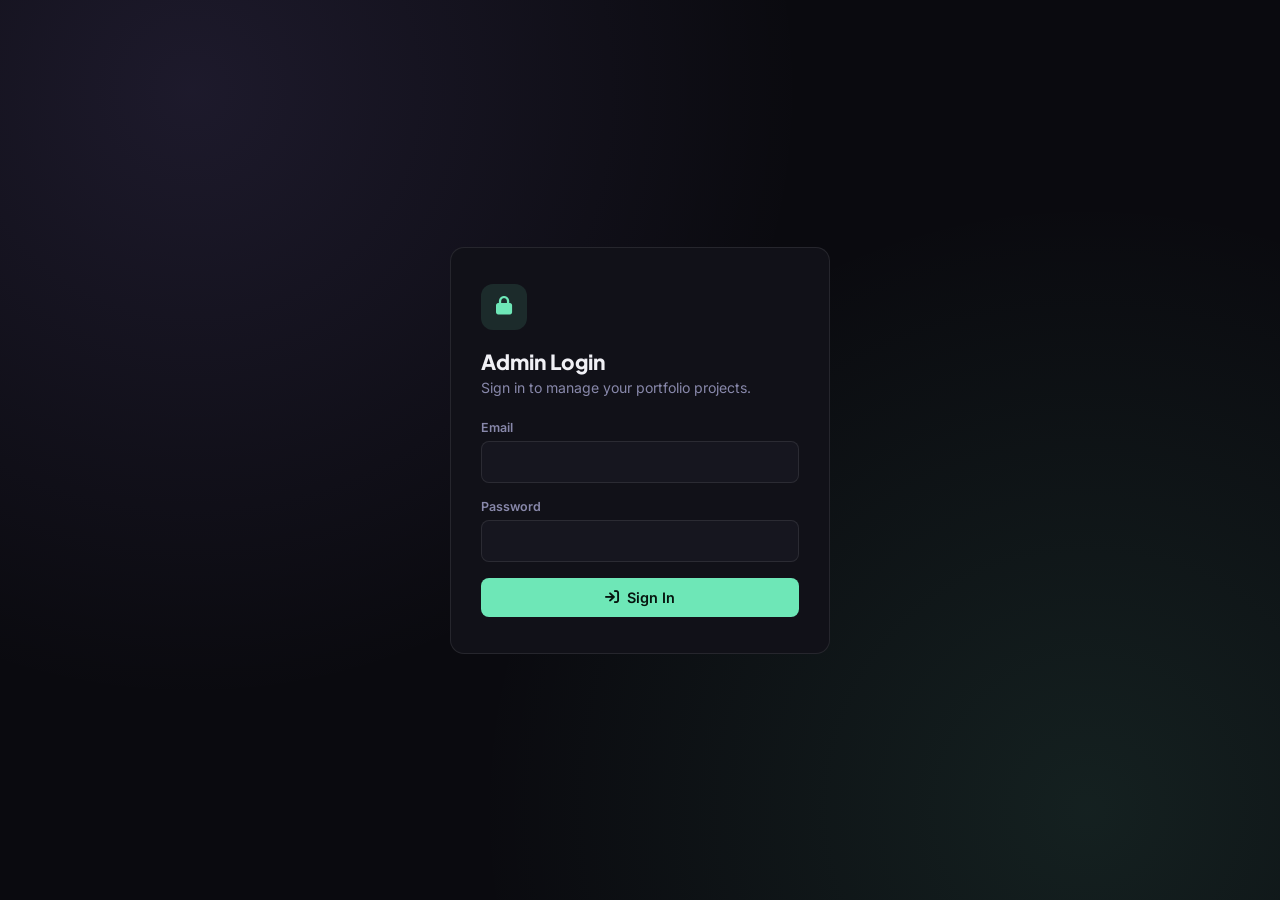
==== admin.html @ 52b8c09e "update" ====
<!DOCTYPE html>
<html lang="en">
<head>
<meta charset="UTF-8">
<meta name="viewport" content="width=device-width, initial-scale=1.0">
<title>Admin — Manage Projects</title>
<meta name="robots" content="noindex, nofollow">
<link rel="stylesheet" href="https://cdnjs.cloudflare.com/ajax/libs/font-awesome/6.5.0/css/all.min.css">
<link rel="preconnect" href="https://fonts.googleapis.com">
<link href="https://fonts.googleapis.com/css2?family=Plus+Jakarta+Sans:wght@500;600;700;800&family=Inter:wght@400;500;600&display=swap" rel="stylesheet">
<script src="https://cdn.jsdelivr.net/npm/@supabase/supabase-js@2/dist/umd/supabase.min.js"></script>
<script src="config.js"></script>
<style>
  :root {
    --bg: #0a0a0f;
    --surface: #111118;
    --surface2: #16161f;
    --border: rgba(255, 255, 255, 0.09);
    --primary: #6ee7b7;
    --primary-dim: rgba(110, 231, 183, 0.12);
    --accent: #a78bfa;
    --accent-dim: rgba(167, 139, 250, 0.12);
    --warm: #fbbf24;
    --danger: #f87171;
    --danger-dim: rgba(248, 113, 113, 0.12);
    --text: #f0f0f5;
    --text-muted: #8888aa;
    --text-faint: #5a5a72;
    --font-display: 'Plus Jakarta Sans', sans-serif;
    --font-body: 'Inter', sans-serif;
    --radius: 14px;
    --radius-sm: 8px;
  }
  * { box-sizing: border-box; }
  body {
    margin: 0;
    background: var(--bg);
    color: var(--text);
    font-family: var(--font-body);
    min-height: 100vh;
  }
  h1, h2, h3, .brand { font-family: var(--font-display); }
  a { color: inherit; }
  ::selection { background: var(--primary-dim); }

  /* ---------- Login screen ---------- */
  #loginScreen {
    min-height: 100vh;
    display: flex;
    align-items: center;
    justify-content: center;
    padding: 24px;
    background:
      radial-gradient(circle at 15% 10%, rgba(167,139,250,0.12), transparent 45%),
      radial-gradient(circle at 85% 90%, rgba(110,231,183,0.10), transparent 45%),
      var(--bg);
  }
  .login-card {
    width: 100%;
    max-width: 380px;
    background: var(--surface);
    border: 1px solid var(--border);
    border-radius: var(--radius);
    padding: 36px 30px;
  }
  .login-card .lock-badge {
    width: 46px; height: 46px;
    border-radius: 12px;
    background: var(--primary-dim);
    color: var(--primary);
    display: flex; align-items: center; justify-content: center;
    font-size: 1.15rem;
    margin-bottom: 18px;
  }
  .login-card h1 { font-size: 1.3rem; font-weight: 800; margin: 0 0 4px; }
  .login-card p.sub { color: var(--text-muted); font-size: 0.88rem; margin: 0 0 24px; }
  label { display: block; font-size: 0.78rem; color: var(--text-muted); margin: 0 0 6px; font-weight: 600; }
  input, textarea, select {
    width: 100%;
    background: var(--surface2);
    border: 1px solid var(--border);
    color: var(--text);
    border-radius: var(--radius-sm);
    padding: 11px 13px;
    font-family: var(--font-body);
    font-size: 0.92rem;
    outline: none;
    transition: border-color .15s;
  }
  input:focus, textarea:focus, select:focus { border-color: var(--primary); }
  .field { margin-bottom: 16px; }
  .btn {
    display: inline-flex; align-items: center; justify-content: center; gap: 8px;
    border: none; border-radius: var(--radius-sm);
    padding: 11px 18px;
    font-family: var(--font-body); font-weight: 600; font-size: 0.9rem;
    cursor: pointer;
    transition: transform .12s, opacity .12s;
  }
  .btn:active { transform: scale(0.97); }
  .btn-primary { background: var(--primary); color: #06140e; width: 100%; }
  .btn-outline { background: transparent; border: 1px solid var(--border); color: var(--text); }
  .btn-outline:hover { border-color: var(--primary); color: var(--primary); }
  .btn-danger { background: var(--danger-dim); color: var(--danger); }
  .btn-danger:hover { background: var(--danger); color: #2a0a0a; }
  .btn-sm { padding: 7px 12px; font-size: 0.8rem; }
  #loginError {
    display: none;
    background: var(--danger-dim); color: var(--danger);
    border-radius: var(--radius-sm); padding: 10px 12px;
    font-size: 0.82rem; margin-bottom: 16px;
  }

  /* ---------- Dashboard ---------- */
  #dashboard { display: none; }
  header.topbar {
    display: flex; align-items: center; justify-content: space-between;
    padding: 16px 28px;
    border-bottom: 1px solid var(--border);
    position: sticky; top: 0; background: rgba(10,10,15,0.9); backdrop-filter: blur(10px);
    z-index: 20;
  }
  .brand { font-weight: 800; font-size: 1.05rem; display: flex; align-items: center; gap: 10px; }
  .brand i { color: var(--primary); }
  main { max-width: 1000px; margin: 0 auto; padding: 28px 20px 80px; }
  .page-head { display: flex; align-items: flex-end; justify-content: space-between; gap: 14px; margin-bottom: 22px; flex-wrap: wrap; }
  .page-head h2 { margin: 0 0 4px; font-size: 1.4rem; }
  .page-head p { margin: 0; color: var(--text-muted); font-size: 0.88rem; }

  .project-row {
    display: flex; align-items: center; gap: 14px;
    background: var(--surface);
    border: 1px solid var(--border);
    border-radius: var(--radius);
    padding: 12px 14px;
    margin-bottom: 10px;
  }
  .project-row img {
    width: 64px; height: 44px; object-fit: cover; border-radius: 8px;
    background: var(--surface2); flex-shrink: 0;
  }
  .project-row .info { flex: 1; min-width: 0; }
  .project-row .info .title-line { display: flex; align-items: center; gap: 8px; flex-wrap: wrap; }
  .project-row .info h3 { margin: 0; font-size: 0.95rem; white-space: nowrap; overflow: hidden; text-overflow: ellipsis; }
  .project-row .info .meta { color: var(--text-faint); font-size: 0.76rem; margin-top: 3px; }
  .pill { font-size: 0.68rem; font-weight: 700; padding: 2px 8px; border-radius: 20px; white-space: nowrap; }
  .pill-featured { background: var(--warm); color: #2a1c00; }
  .pill-draft { background: var(--danger-dim); color: var(--danger); }
  .row-actions { display: flex; gap: 6px; flex-shrink: 0; }
  .icon-btn {
    width: 34px; height: 34px; border-radius: 8px; border: 1px solid var(--border);
    background: var(--surface2); color: var(--text-muted); cursor: pointer;
    display: flex; align-items: center; justify-content: center; font-size: 0.85rem;
  }
  .icon-btn:hover { color: var(--primary); border-color: var(--primary); }
  .icon-btn.danger:hover { color: var(--danger); border-color: var(--danger); }

  .empty-state { text-align: center; padding: 60px 20px; color: var(--text-muted); }
  .empty-state i { font-size: 2rem; color: var(--text-faint); margin-bottom: 12px; display: block; }

  /* ---------- Editor modal ---------- */
  .modal-overlay {
    position: fixed; inset: 0; background: rgba(5,5,8,0.75); backdrop-filter: blur(4px);
    display: none; align-items: flex-start; justify-content: center;
    padding: 30px 16px; overflow-y: auto; z-index: 100;
  }
  .modal-overlay.open { display: flex; }
  .modal-box {
    background: var(--surface); border: 1px solid var(--border); border-radius: var(--radius);
    width: 100%; max-width: 640px; padding: 26px 24px 24px;
  }
  .modal-box h2 { margin: 0 0 4px; font-size: 1.15rem; }
  .modal-box .modal-sub { color: var(--text-muted); font-size: 0.82rem; margin: 0 0 22px; }
  .section-title { font-size: 0.78rem; text-transform: uppercase; letter-spacing: .04em; color: var(--primary); font-weight: 700; margin: 22px 0 12px; }
  .section-title:first-of-type { margin-top: 0; }
  .grid-2 { display: grid; grid-template-columns: 1fr 1fr; gap: 14px; }
  .grid-3 { display: grid; grid-template-columns: 1fr 1fr 1fr; gap: 14px; }
  .hint { color: var(--text-faint); font-size: 0.74rem; margin-top: 5px; }
  .checkbox-row { display: flex; align-items: center; gap: 8px; }
  .checkbox-row input { width: auto; }
  .checkbox-row label { margin: 0; }

  .repeat-list { display: flex; flex-direction: column; gap: 8px; }
  .repeat-item {
    display: grid; grid-template-columns: 1fr auto; gap: 8px; align-items: start;
    background: var(--surface2); border: 1px solid var(--border); border-radius: var(--radius-sm); padding: 10px;
  }
  .repeat-item .fields { display: grid; gap: 6px; }
  .repeat-item .fields.two-col { grid-template-columns: 1fr 1fr; }
  .repeat-remove { background: none; border: none; color: var(--text-faint); cursor: pointer; font-size: 0.9rem; padding: 4px; }
  .repeat-remove:hover { color: var(--danger); }
  .add-row-btn { align-self: flex-start; }

  .modal-footer { display: flex; justify-content: space-between; gap: 10px; margin-top: 26px; }
  .modal-footer .right { display: flex; gap: 10px; }

  .banner-upload { display: flex; align-items: center; gap: 12px; }
  .banner-preview {
    width: 96px; height: 60px; border-radius: 8px; object-fit: cover;
    background: var(--surface2); border: 1px solid var(--border);
  }
  .toast {
    position: fixed; bottom: 22px; left: 50%; transform: translateX(-50%);
    background: var(--surface); border: 1px solid var(--primary); color: var(--text);
    padding: 12px 20px; border-radius: 10px; font-size: 0.88rem;
    display: none; z-index: 200; box-shadow: 0 10px 30px rgba(0,0,0,0.4);
  }
  .toast.error { border-color: var(--danger); }
  .spin { animation: spin 0.8s linear infinite; }
  @keyframes spin { to { transform: rotate(360deg); } }

  @media (max-width: 560px) {
    .grid-2, .grid-3, .repeat-item .fields.two-col { grid-template-columns: 1fr; }
  }
</style>
</head>
<body>

  <!-- LOGIN -->
  <div id="loginScreen">
    <div class="login-card">
      <div class="lock-badge"><i class="fas fa-lock"></i></div>
      <h1>Admin Login</h1>
      <p class="sub">Sign in to manage your portfolio projects.</p>
      <div id="loginError"></div>
      <form id="loginForm">
        <div class="field">
          <label for="email">Email</label>
          <input type="email" id="email" required autocomplete="username">
        </div>
        <div class="field">
          <label for="password">Password</label>
          <input type="password" id="password" required autocomplete="current-password">
        </div>
        <button type="submit" class="btn btn-primary" id="loginBtn">
          <i class="fas fa-arrow-right-to-bracket"></i> Sign In
        </button>
      </form>
    </div>
  </div>

  <!-- DASHBOARD -->
  <div id="dashboard">
    <header class="topbar">
      <div class="brand"><i class="fas fa-layer-group"></i> Portfolio Admin</div>
      <div style="display:flex; gap:10px; align-items:center;">
        <a href="index.html" target="_blank" class="btn btn-outline btn-sm"><i class="fas fa-eye"></i> View Site</a>
        <button class="btn btn-outline btn-sm" id="logoutBtn"><i class="fas fa-right-from-bracket"></i> Log Out</button>
      </div>
    </header>
    <main>
      <div class="page-head">
        <div>
          <h2>Projects</h2>
          <p>Add, edit, reorder, or hide the projects shown on your portfolio.</p>
        </div>
        <button class="btn btn-primary" id="addProjectBtn"><i class="fas fa-plus"></i> Add Project</button>
      </div>
      <div id="projectsList"></div>
    </main>
  </div>

  <!-- EDITOR MODAL -->
  <div class="modal-overlay" id="editorOverlay">
    <div class="modal-box">
      <h2 id="editorTitle">Add Project</h2>
      <p class="modal-sub">Fields marked with a title are required. Everything else is optional.</p>
      <form id="editorForm">
        <input type="hidden" id="f_id">

        <div class="section-title">Basics</div>
        <div class="field">
          <label>Title *</label>
          <input type="text" id="f_title" required placeholder="e.g. Workmate.lk — Skilled Worker Marketplace">
        </div>
        <div class="field">
          <label>Short card description (shown on the project card)</label>
          <textarea id="f_card_desc" rows="2" placeholder="One or two sentences summarizing the project."></textarea>
        </div>
        <div class="field">
          <label>Full description (shown when someone clicks the card)</label>
          <textarea id="f_modal_desc" rows="4" placeholder="A longer description of what the project does and how it was built."></textarea>
        </div>
        <div class="field">
          <label>Tagline (shown as a subtitle in the detail popup)</label>
          <input type="text" id="f_tagline" placeholder="e.g. MERN Stack Community ERP System">
        </div>

        <div class="section-title">Card Appearance</div>
        <div class="grid-3">
          <div class="field">
            <label>Icon (Font Awesome class)</label>
            <input type="text" id="f_icon" placeholder="fa-diagram-project">
          </div>
          <div class="field">
            <label>Icon Color</label>
            <select id="f_icon_style">
              <option value="primary">Mint</option>
              <option value="accent">Violet</option>
              <option value="warm">Amber</option>
            </select>
          </div>
          <div class="field">
            <label>Badge Style</label>
            <select id="f_badge_class">
              <option value="badge-active">Active (blue)</option>
              <option value="badge-complete">Completed (green)</option>
              <option value="badge-personal">Personal (grey)</option>
              <option value="featured-badge">Featured (gold)</option>
            </select>
          </div>
        </div>
        <div class="field">
          <label>Badge Text</label>
          <input type="text" id="f_badge_text" placeholder="e.g. Ongoing Project">
        </div>
        <div class="field">
          <label>Banner Image</label>
          <div class="banner-upload">
            <img id="bannerPreview" class="banner-preview" src="" alt="">
            <div>
              <input type="file" id="bannerFile" accept="image/*">
              <div class="hint" id="uploadStatus"></div>
            </div>
          </div>
          <input type="hidden" id="f_banner_url">
        </div>

        <div class="section-title">Tech Stack</div>
        <div class="field">
          <label>Technologies (comma separated)</label>
          <input type="text" id="f_tech" placeholder="React, Node.js, Supabase, Tailwind CSS">
        </div>

        <div class="section-title">Detail Popup — Features</div>
        <div class="repeat-list" id="featuresList"></div>
        <button type="button" class="btn btn-outline btn-sm add-row-btn" id="addFeatureBtn" style="margin-top:8px;"><i class="fas fa-plus"></i> Add Feature</button>

        <div class="section-title">Detail Popup — Workflow Steps</div>
        <div class="field">
          <label>Steps (comma separated, in order)</label>
          <input type="text" id="f_stepper" placeholder="Order Placed, Payment Approved, In Progress, Delivered">
        </div>

        <div class="section-title">Links</div>
        <div class="grid-3">
          <div class="field">
            <label>GitHub URL</label>
            <input type="url" id="f_github_url" placeholder="https://github.com/...">
          </div>
          <div class="field">
            <label>Live Project URL</label>
            <input type="url" id="f_live_url" placeholder="https://...">
          </div>
          <div class="field">
            <label>Specs Page URL</label>
            <input type="text" id="f_specs_url" placeholder="Preview/example.html">
          </div>
        </div>

        <div class="section-title">Visibility & Order</div>
        <div class="grid-3">
          <div class="field checkbox-row">
            <input type="checkbox" id="f_is_featured">
            <label for="f_is_featured">Featured (flagship card)</label>
          </div>
          <div class="field checkbox-row">
            <input type="checkbox" id="f_is_published" checked>
            <label for="f_is_published">Published (visible on site)</label>
          </div>
          <div class="field">
            <label>Sort Order (lower = first)</label>
            <input type="number" id="f_sort_order" value="0">
          </div>
        </div>

        <div id="featuredHighlightsSection" style="display:none;">
          <div class="section-title">Featured Card — Highlight Chips</div>
          <div class="repeat-list" id="highlightsList"></div>
          <button type="button" class="btn btn-outline btn-sm add-row-btn" id="addHighlightBtn" style="margin-top:8px;"><i class="fas fa-plus"></i> Add Highlight</button>
        </div>

        <div class="modal-footer">
          <button type="button" class="btn btn-danger" id="deleteProjectBtn" style="display:none;"><i class="fas fa-trash"></i> Delete</button>
          <div class="right">
            <button type="button" class="btn btn-outline" id="cancelEditorBtn">Cancel</button>
            <button type="submit" class="btn btn-primary" id="saveProjectBtn"><i class="fas fa-check"></i> Save Project</button>
          </div>
        </div>
      </form>
    </div>
  </div>

  <div class="toast" id="toast"></div>

<script>
  const sb = window.supabase.createClient(window.SUPABASE_URL, window.SUPABASE_ANON_KEY);
  let currentProjects = [];
  let pendingBannerFile = null;

  // ---------- Toast ----------
  function showToast(msg, isError) {
    const t = document.getElementById('toast');
    t.textContent = msg;
    t.className = 'toast' + (isError ? ' error' : '');
    t.style.display = 'block';
    setTimeout(() => { t.style.display = 'none'; }, 3200);
  }

  // ---------- Auth ----------
  async function checkSession() {
    const { data } = await sb.auth.getSession();
    if (data.session) {
      showDashboard();
    } else {
      showLogin();
    }
  }

  function showLogin() {
    document.getElementById('loginScreen').style.display = 'flex';
    document.getElementById('dashboard').style.display = 'none';
  }

  function showDashboard() {
    document.getElementById('loginScreen').style.display = 'none';
    document.getElementById('dashboard').style.display = 'block';
    loadProjectList();
  }

  document.getElementById('loginForm').addEventListener('submit', async (e) => {
    e.preventDefault();
    const email = document.getElementById('email').value.trim();
    const password = document.getElementById('password').value;
    const errBox = document.getElementById('loginError');
    const btn = document.getElementById('loginBtn');
    errBox.style.display = 'none';
    btn.disabled = true;
    btn.innerHTML = '<i class="fas fa-circle-notch spin"></i> Signing in…';
    const { error } = await sb.auth.signInWithPassword({ email, password });
    btn.disabled = false;
    btn.innerHTML = '<i class="fas fa-arrow-right-to-bracket"></i> Sign In';
    if (error) {
      errBox.textContent = error.message;
      errBox.style.display = 'block';
      return;
    }
    showDashboard();
  });

  document.getElementById('logoutBtn').addEventListener('click', async () => {
    await sb.auth.signOut();
    showLogin();
  });

  // ---------- List ----------
  async function loadProjectList() {
    const list = document.getElementById('projectsList');
    list.innerHTML = '<p style="color:var(--text-muted);"><i class="fas fa-circle-notch spin"></i> Loading…</p>';
    const { data, error } = await sb.from('projects').select('*').order('is_featured', { ascending: false }).order('sort_order', { ascending: true });
    if (error) {
      list.innerHTML = `<p style="color:var(--danger);">Could not load projects: ${error.message}</p>`;
      return;
    }
    currentProjects = data || [];
    if (!currentProjects.length) {
      list.innerHTML = `<div class="empty-state"><i class="fas fa-folder-open"></i>No projects yet. Click "Add Project" to create your first one.</div>`;
      return;
    }
    list.innerHTML = currentProjects.map(p => `
      <div class="project-row">
        <img src="${p.banner_url || ''}" onerror="this.style.visibility='hidden'" alt="">
        <div class="info">
          <div class="title-line">
            <h3>${escapeHtml(p.title)}</h3>
            ${p.is_featured ? '<span class="pill pill-featured">Featured</span>' : ''}
            ${!p.is_published ? '<span class="pill pill-draft">Draft</span>' : ''}
          </div>
          <div class="meta">${escapeHtml(p.badge_text || '')} · order ${p.sort_order}</div>
        </div>
        <div class="row-actions">
          <button class="icon-btn" title="Edit" onclick="openEditor('${p.id}')"><i class="fas fa-pen"></i></button>
          <button class="icon-btn danger" title="Delete" onclick="deleteProject('${p.id}')"><i class="fas fa-trash"></i></button>
        </div>
      </div>
    `).join('');
  }

  function escapeHtml(str) {
    if (str === null || str === undefined) return '';
    return String(str).replaceAll('&', '&amp;').replaceAll('<', '&lt;').replaceAll('>', '&gt;').replaceAll('"', '&quot;');
  }

  // ---------- Repeatable field groups (Features / Highlights) ----------
  function addFeatureRow(data) {
    data = data || {};
    const wrap = document.createElement('div');
    wrap.className = 'repeat-item';
    wrap.innerHTML = `
      <div class="fields">
        <input type="text" class="feat-title" placeholder="Feature title" value="${escapeHtml(data.title || '')}">
        <input type="text" class="feat-desc" placeholder="Short description" value="${escapeHtml(data.desc || '')}">
        <div class="fields two-col">
          <input type="text" class="feat-icon" placeholder="Icon e.g. fa-bolt" value="${escapeHtml(data.icon || '')}">
          <input type="text" class="feat-color" placeholder="Color e.g. var(--primary)" value="${escapeHtml(data.color || '')}">
        </div>
      </div>
      <button type="button" class="repeat-remove"><i class="fas fa-xmark"></i></button>
    `;
    wrap.querySelector('.repeat-remove').addEventListener('click', () => wrap.remove());
    document.getElementById('featuresList').appendChild(wrap);
  }

  function addHighlightRow(data) {
    data = data || {};
    const wrap = document.createElement('div');
    wrap.className = 'repeat-item';
    wrap.innerHTML = `
      <div class="fields two-col">
        <input type="text" class="hl-icon" placeholder="Icon e.g. fa-bolt" value="${escapeHtml(data.icon || '')}">
        <input type="text" class="hl-text" placeholder="Highlight text" value="${escapeHtml(data.text || '')}">
      </div>
      <button type="button" class="repeat-remove"><i class="fas fa-xmark"></i></button>
    `;
    wrap.querySelector('.repeat-remove').addEventListener('click', () => wrap.remove());
    document.getElementById('highlightsList').appendChild(wrap);
  }

  document.getElementById('addFeatureBtn').addEventListener('click', () => addFeatureRow());
  document.getElementById('addHighlightBtn').addEventListener('click', () => addHighlightRow());

  document.getElementById('f_is_featured').addEventListener('change', (e) => {
    document.getElementById('featuredHighlightsSection').style.display = e.target.checked ? 'block' : 'none';
  });

  // ---------- Editor open/close ----------
  function resetForm() {
    document.getElementById('editorForm').reset();
    document.getElementById('f_id').value = '';
    document.getElementById('f_banner_url').value = '';
    document.getElementById('bannerPreview').src = '';
    document.getElementById('uploadStatus').textContent = '';
    document.getElementById('featuresList').innerHTML = '';
    document.getElementById('highlightsList').innerHTML = '';
    document.getElementById('featuredHighlightsSection').style.display = 'none';
    document.getElementById('deleteProjectBtn').style.display = 'none';
    document.getElementById('f_is_published').checked = true;
    pendingBannerFile = null;
  }

  function openEditor(id) {
    resetForm();
    const p = id ? currentProjects.find(x => x.id === id) : null;
    document.getElementById('editorTitle').textContent = p ? 'Edit Project' : 'Add Project';

    if (p) {
      document.getElementById('f_id').value = p.id;
      document.getElementById('f_title').value = p.title || '';
      document.getElementById('f_card_desc').value = p.card_desc || '';
      document.getElementById('f_modal_desc').value = p.modal_desc || '';
      document.getElementById('f_tagline').value = p.tagline || '';
      document.getElementById('f_icon').value = p.icon || '';
      document.getElementById('f_icon_style').value = p.icon_style || 'primary';
      document.getElementById('f_badge_class').value = p.badge_class || 'badge-active';
      document.getElementById('f_badge_text').value = p.badge_text || '';
      document.getElementById('f_banner_url').value = p.banner_url || '';
      document.getElementById('bannerPreview').src = p.banner_url || '';
      document.getElementById('f_tech').value = (p.tech || []).join(', ');
      document.getElementById('f_stepper').value = (p.stepper || []).join(', ');
      document.getElementById('f_github_url').value = p.github_url || '';
      document.getElementById('f_live_url').value = p.live_url || '';
      document.getElementById('f_specs_url').value = p.specs_url || '';
      document.getElementById('f_is_featured').checked = !!p.is_featured;
      document.getElementById('f_is_published').checked = p.is_published !== false;
      document.getElementById('f_sort_order').value = p.sort_order || 0;
      document.getElementById('featuredHighlightsSection').style.display = p.is_featured ? 'block' : 'none';
      (p.features || []).forEach(f => addFeatureRow(f));
      (p.featured_highlights || []).forEach(h => addHighlightRow(h));
      document.getElementById('deleteProjectBtn').style.display = 'inline-flex';
      document.getElementById('deleteProjectBtn').onclick = () => deleteProject(p.id);
    }

    document.getElementById('editorOverlay').classList.add('open');
  }

  document.getElementById('addProjectBtn').addEventListener('click', () => openEditor(null));
  document.getElementById('cancelEditorBtn').addEventListener('click', () => {
    document.getElementById('editorOverlay').classList.remove('open');
  });

  // ---------- Banner upload ----------
  document.getElementById('bannerFile').addEventListener('change', (e) => {
    const file = e.target.files[0];
    if (!file) return;
    pendingBannerFile = file;
    document.getElementById('bannerPreview').src = URL.createObjectURL(file);
    document.getElementById('uploadStatus').textContent = 'Will upload when you save.';
  });

  async function uploadBannerIfNeeded() {
    if (!pendingBannerFile) return document.getElementById('f_banner_url').value;
    const statusEl = document.getElementById('uploadStatus');
    statusEl.textContent = 'Uploading…';
    const ext = pendingBannerFile.name.split('.').pop();
    const path = `${Date.now()}-${Math.random().toString(36).slice(2, 8)}.${ext}`;
    const { error } = await sb.storage.from('project-banners').upload(path, pendingBannerFile, { upsert: true });
    if (error) {
      statusEl.textContent = 'Upload failed: ' + error.message;
      throw error;
    }
    const { data } = sb.storage.from('project-banners').getPublicUrl(path);
    statusEl.textContent = 'Uploaded.';
    return data.publicUrl;
  }

  // ---------- Save ----------
  function parseCommaList(str) {
    return (str || '').split(',').map(s => s.trim()).filter(Boolean);
  }

  function collectFeatures() {
    return Array.from(document.querySelectorAll('#featuresList .repeat-item')).map(row => ({
      title: row.querySelector('.feat-title').value.trim(),
      desc: row.querySelector('.feat-desc').value.trim(),
      icon: row.querySelector('.feat-icon').value.trim() || 'fa-check',
      color: row.querySelector('.feat-color').value.trim() || 'var(--primary)'
    })).filter(f => f.title);
  }

  function collectHighlights() {
    return Array.from(document.querySelectorAll('#highlightsList .repeat-item')).map(row => ({
      icon: row.querySelector('.hl-icon').value.trim() || 'fa-check',
      text: row.querySelector('.hl-text').value.trim()
    })).filter(h => h.text);
  }

  document.getElementById('editorForm').addEventListener('submit', async (e) => {
    e.preventDefault();
    const saveBtn = document.getElementById('saveProjectBtn');
    saveBtn.disabled = true;
    saveBtn.innerHTML = '<i class="fas fa-circle-notch spin"></i> Saving…';
    try {
      const bannerUrl = await uploadBannerIfNeeded();
      const id = document.getElementById('f_id').value;
      const title = document.getElementById('f_title').value.trim();
      const slug = (id ? currentProjects.find(p => p.id === id)?.slug : null)
        || title.toLowerCase().replace(/[^a-z0-9]+/g, '_').replace(/^_+|_+$/g, '') + '_' + Date.now().toString(36);

      const payload = {
        slug,
        title,
        card_desc: document.getElementById('f_card_desc').value.trim(),
        modal_desc: document.getElementById('f_modal_desc').value.trim(),
        tagline: document.getElementById('f_tagline').value.trim(),
        icon: document.getElementById('f_icon').value.trim() || 'fa-diagram-project',
        icon_style: document.getElementById('f_icon_style').value,
        badge_class: document.getElementById('f_badge_class').value,
        badge_text: document.getElementById('f_badge_text').value.trim(),
        banner_url: bannerUrl,
        tech: parseCommaList(document.getElementById('f_tech').value),
        stepper: parseCommaList(document.getElementById('f_stepper').value),
        features: collectFeatures(),
        featured_highlights: collectHighlights(),
        github_url: document.getElementById('f_github_url').value.trim() || null,
        live_url: document.getElementById('f_live_url').value.trim() || null,
        specs_url: document.getElementById('f_specs_url').value.trim() || null,
        is_featured: document.getElementById('f_is_featured').checked,
        is_published: document.getElementById('f_is_published').checked,
        sort_order: parseInt(document.getElementById('f_sort_order').value, 10) || 0
      };

      let error;
      if (id) {
        ({ error } = await sb.from('projects').update(payload).eq('id', id));
      } else {
        ({ error } = await sb.from('projects').insert(payload));
      }
      if (error) throw error;

      document.getElementById('editorOverlay').classList.remove('open');
      showToast(id ? 'Project updated.' : 'Project added.');
      loadProjectList();
    } catch (err) {
      showToast('Could not save: ' + (err.message || err), true);
    } finally {
      saveBtn.disabled = false;
      saveBtn.innerHTML = '<i class="fas fa-check"></i> Save Project';
    }
  });

  // ---------- Delete ----------
  async function deleteProject(id) {
    if (!confirm('Delete this project? This cannot be undone.')) return;
    const { error } = await sb.from('projects').delete().eq('id', id);
    if (error) {
      showToast('Could not delete: ' + error.message, true);
      return;
    }
    document.getElementById('editorOverlay').classList.remove('open');
    showToast('Project deleted.');
    loadProjectList();
  }

  checkSession();
</script>
</body>
</html>
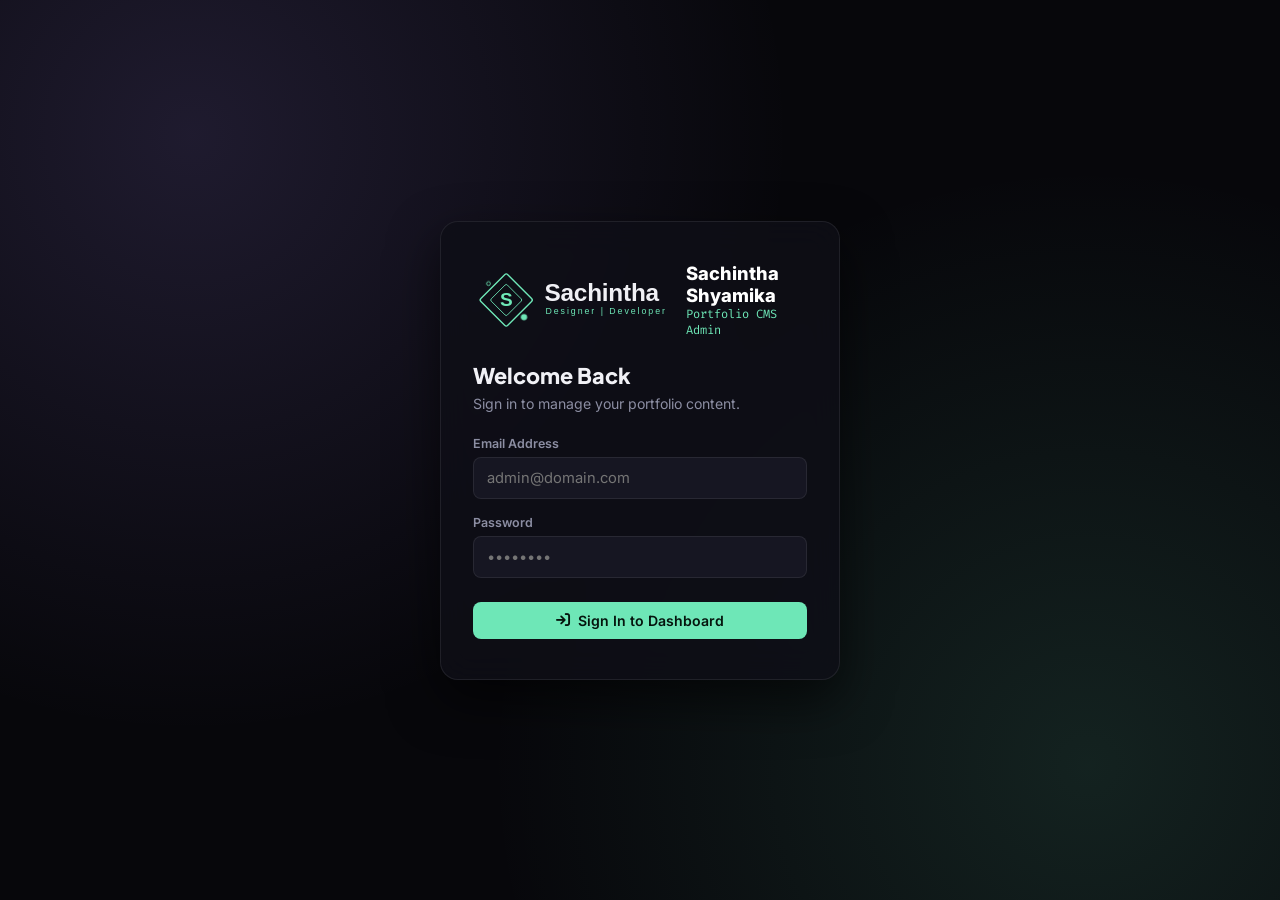
==== commit d4f659bd: "update" ====
--- a/admin.html
+++ b/admin.html
@@ -1,239 +1,749 @@
 <!DOCTYPE html>
 <html lang="en">
+
 <head>
-<meta charset="UTF-8">
-<meta name="viewport" content="width=device-width, initial-scale=1.0">
-<title>Admin — Manage Projects</title>
-<meta name="robots" content="noindex, nofollow">
-<link rel="stylesheet" href="https://cdnjs.cloudflare.com/ajax/libs/font-awesome/6.5.0/css/all.min.css">
-<link rel="preconnect" href="https://fonts.googleapis.com">
-<link href="https://fonts.googleapis.com/css2?family=Plus+Jakarta+Sans:wght@500;600;700;800&family=Inter:wght@400;500;600&display=swap" rel="stylesheet">
-<script src="https://cdn.jsdelivr.net/npm/@supabase/supabase-js@2/dist/umd/supabase.min.js"></script>
-<script src="config.js"></script>
-<style>
-  :root {
-    --bg: #0a0a0f;
-    --surface: #111118;
-    --surface2: #16161f;
-    --border: rgba(255, 255, 255, 0.09);
-    --primary: #6ee7b7;
-    --primary-dim: rgba(110, 231, 183, 0.12);
-    --accent: #a78bfa;
-    --accent-dim: rgba(167, 139, 250, 0.12);
-    --warm: #fbbf24;
-    --danger: #f87171;
-    --danger-dim: rgba(248, 113, 113, 0.12);
-    --text: #f0f0f5;
-    --text-muted: #8888aa;
-    --text-faint: #5a5a72;
-    --font-display: 'Plus Jakarta Sans', sans-serif;
-    --font-body: 'Inter', sans-serif;
-    --radius: 14px;
-    --radius-sm: 8px;
-  }
-  * { box-sizing: border-box; }
-  body {
-    margin: 0;
-    background: var(--bg);
-    color: var(--text);
-    font-family: var(--font-body);
-    min-height: 100vh;
-  }
-  h1, h2, h3, .brand { font-family: var(--font-display); }
-  a { color: inherit; }
-  ::selection { background: var(--primary-dim); }
-
-  /* ---------- Login screen ---------- */
-  #loginScreen {
-    min-height: 100vh;
-    display: flex;
-    align-items: center;
-    justify-content: center;
-    padding: 24px;
-    background:
-      radial-gradient(circle at 15% 10%, rgba(167,139,250,0.12), transparent 45%),
-      radial-gradient(circle at 85% 90%, rgba(110,231,183,0.10), transparent 45%),
-      var(--bg);
-  }
-  .login-card {
-    width: 100%;
-    max-width: 380px;
-    background: var(--surface);
-    border: 1px solid var(--border);
-    border-radius: var(--radius);
-    padding: 36px 30px;
-  }
-  .login-card .lock-badge {
-    width: 46px; height: 46px;
-    border-radius: 12px;
-    background: var(--primary-dim);
-    color: var(--primary);
-    display: flex; align-items: center; justify-content: center;
-    font-size: 1.15rem;
-    margin-bottom: 18px;
-  }
-  .login-card h1 { font-size: 1.3rem; font-weight: 800; margin: 0 0 4px; }
-  .login-card p.sub { color: var(--text-muted); font-size: 0.88rem; margin: 0 0 24px; }
-  label { display: block; font-size: 0.78rem; color: var(--text-muted); margin: 0 0 6px; font-weight: 600; }
-  input, textarea, select {
-    width: 100%;
-    background: var(--surface2);
-    border: 1px solid var(--border);
-    color: var(--text);
-    border-radius: var(--radius-sm);
-    padding: 11px 13px;
-    font-family: var(--font-body);
-    font-size: 0.92rem;
-    outline: none;
-    transition: border-color .15s;
-  }
-  input:focus, textarea:focus, select:focus { border-color: var(--primary); }
-  .field { margin-bottom: 16px; }
-  .btn {
-    display: inline-flex; align-items: center; justify-content: center; gap: 8px;
-    border: none; border-radius: var(--radius-sm);
-    padding: 11px 18px;
-    font-family: var(--font-body); font-weight: 600; font-size: 0.9rem;
-    cursor: pointer;
-    transition: transform .12s, opacity .12s;
-  }
-  .btn:active { transform: scale(0.97); }
-  .btn-primary { background: var(--primary); color: #06140e; width: 100%; }
-  .btn-outline { background: transparent; border: 1px solid var(--border); color: var(--text); }
-  .btn-outline:hover { border-color: var(--primary); color: var(--primary); }
-  .btn-danger { background: var(--danger-dim); color: var(--danger); }
-  .btn-danger:hover { background: var(--danger); color: #2a0a0a; }
-  .btn-sm { padding: 7px 12px; font-size: 0.8rem; }
-  #loginError {
-    display: none;
-    background: var(--danger-dim); color: var(--danger);
-    border-radius: var(--radius-sm); padding: 10px 12px;
-    font-size: 0.82rem; margin-bottom: 16px;
-  }
-
-  /* ---------- Dashboard ---------- */
-  #dashboard { display: none; }
-  header.topbar {
-    display: flex; align-items: center; justify-content: space-between;
-    padding: 16px 28px;
-    border-bottom: 1px solid var(--border);
-    position: sticky; top: 0; background: rgba(10,10,15,0.9); backdrop-filter: blur(10px);
-    z-index: 20;
-  }
-  .brand { font-weight: 800; font-size: 1.05rem; display: flex; align-items: center; gap: 10px; }
-  .brand i { color: var(--primary); }
-  main { max-width: 1000px; margin: 0 auto; padding: 28px 20px 80px; }
-  .page-head { display: flex; align-items: flex-end; justify-content: space-between; gap: 14px; margin-bottom: 22px; flex-wrap: wrap; }
-  .page-head h2 { margin: 0 0 4px; font-size: 1.4rem; }
-  .page-head p { margin: 0; color: var(--text-muted); font-size: 0.88rem; }
-
-  .project-row {
-    display: flex; align-items: center; gap: 14px;
-    background: var(--surface);
-    border: 1px solid var(--border);
-    border-radius: var(--radius);
-    padding: 12px 14px;
-    margin-bottom: 10px;
-  }
-  .project-row img {
-    width: 64px; height: 44px; object-fit: cover; border-radius: 8px;
-    background: var(--surface2); flex-shrink: 0;
-  }
-  .project-row .info { flex: 1; min-width: 0; }
-  .project-row .info .title-line { display: flex; align-items: center; gap: 8px; flex-wrap: wrap; }
-  .project-row .info h3 { margin: 0; font-size: 0.95rem; white-space: nowrap; overflow: hidden; text-overflow: ellipsis; }
-  .project-row .info .meta { color: var(--text-faint); font-size: 0.76rem; margin-top: 3px; }
-  .pill { font-size: 0.68rem; font-weight: 700; padding: 2px 8px; border-radius: 20px; white-space: nowrap; }
-  .pill-featured { background: var(--warm); color: #2a1c00; }
-  .pill-draft { background: var(--danger-dim); color: var(--danger); }
-  .row-actions { display: flex; gap: 6px; flex-shrink: 0; }
-  .icon-btn {
-    width: 34px; height: 34px; border-radius: 8px; border: 1px solid var(--border);
-    background: var(--surface2); color: var(--text-muted); cursor: pointer;
-    display: flex; align-items: center; justify-content: center; font-size: 0.85rem;
-  }
-  .icon-btn:hover { color: var(--primary); border-color: var(--primary); }
-  .icon-btn.danger:hover { color: var(--danger); border-color: var(--danger); }
-
-  .empty-state { text-align: center; padding: 60px 20px; color: var(--text-muted); }
-  .empty-state i { font-size: 2rem; color: var(--text-faint); margin-bottom: 12px; display: block; }
-
-  /* ---------- Editor modal ---------- */
-  .modal-overlay {
-    position: fixed; inset: 0; background: rgba(5,5,8,0.75); backdrop-filter: blur(4px);
-    display: none; align-items: flex-start; justify-content: center;
-    padding: 30px 16px; overflow-y: auto; z-index: 100;
-  }
-  .modal-overlay.open { display: flex; }
-  .modal-box {
-    background: var(--surface); border: 1px solid var(--border); border-radius: var(--radius);
-    width: 100%; max-width: 640px; padding: 26px 24px 24px;
-  }
-  .modal-box h2 { margin: 0 0 4px; font-size: 1.15rem; }
-  .modal-box .modal-sub { color: var(--text-muted); font-size: 0.82rem; margin: 0 0 22px; }
-  .section-title { font-size: 0.78rem; text-transform: uppercase; letter-spacing: .04em; color: var(--primary); font-weight: 700; margin: 22px 0 12px; }
-  .section-title:first-of-type { margin-top: 0; }
-  .grid-2 { display: grid; grid-template-columns: 1fr 1fr; gap: 14px; }
-  .grid-3 { display: grid; grid-template-columns: 1fr 1fr 1fr; gap: 14px; }
-  .hint { color: var(--text-faint); font-size: 0.74rem; margin-top: 5px; }
-  .checkbox-row { display: flex; align-items: center; gap: 8px; }
-  .checkbox-row input { width: auto; }
-  .checkbox-row label { margin: 0; }
-
-  .repeat-list { display: flex; flex-direction: column; gap: 8px; }
-  .repeat-item {
-    display: grid; grid-template-columns: 1fr auto; gap: 8px; align-items: start;
-    background: var(--surface2); border: 1px solid var(--border); border-radius: var(--radius-sm); padding: 10px;
-  }
-  .repeat-item .fields { display: grid; gap: 6px; }
-  .repeat-item .fields.two-col { grid-template-columns: 1fr 1fr; }
-  .repeat-remove { background: none; border: none; color: var(--text-faint); cursor: pointer; font-size: 0.9rem; padding: 4px; }
-  .repeat-remove:hover { color: var(--danger); }
-  .add-row-btn { align-self: flex-start; }
-
-  .modal-footer { display: flex; justify-content: space-between; gap: 10px; margin-top: 26px; }
-  .modal-footer .right { display: flex; gap: 10px; }
-
-  .banner-upload { display: flex; align-items: center; gap: 12px; }
-  .banner-preview {
-    width: 96px; height: 60px; border-radius: 8px; object-fit: cover;
-    background: var(--surface2); border: 1px solid var(--border);
-  }
-  .toast {
-    position: fixed; bottom: 22px; left: 50%; transform: translateX(-50%);
-    background: var(--surface); border: 1px solid var(--primary); color: var(--text);
-    padding: 12px 20px; border-radius: 10px; font-size: 0.88rem;
-    display: none; z-index: 200; box-shadow: 0 10px 30px rgba(0,0,0,0.4);
-  }
-  .toast.error { border-color: var(--danger); }
-  .spin { animation: spin 0.8s linear infinite; }
-  @keyframes spin { to { transform: rotate(360deg); } }
-
-  @media (max-width: 560px) {
-    .grid-2, .grid-3, .repeat-item .fields.two-col { grid-template-columns: 1fr; }
-  }
-</style>
+  <meta charset="UTF-8">
+  <meta name="viewport" content="width=device-width, initial-scale=1.0">
+  <title>Portfolio Admin Control Panel</title>
+  <meta name="robots" content="noindex, nofollow">
+  <link rel="stylesheet" href="https://cdnjs.cloudflare.com/ajax/libs/font-awesome/6.5.0/css/all.min.css">
+  <link rel="preconnect" href="https://fonts.googleapis.com">
+  <link
+    href="https://fonts.googleapis.com/css2?family=Plus+Jakarta+Sans:wght@500;600;700;800&family=Inter:wght@400;500;600;700&family=Fira+Code:wght@400;600&display=swap"
+    rel="stylesheet">
+  <script src="https://cdn.jsdelivr.net/npm/@supabase/supabase-js@2/dist/umd/supabase.min.js"></script>
+  <script src="config.js"></script>
+  <style>
+    :root {
+      --bg: #07070b;
+      --surface: #0f0f17;
+      --surface2: #161622;
+      --surface3: #1e1e2d;
+      --border: rgba(255, 255, 255, 0.08);
+      --border-bright: rgba(110, 231, 183, 0.25);
+      --primary: #6ee7b7;
+      --primary-dim: rgba(110, 231, 183, 0.12);
+      --accent: #a78bfa;
+      --accent-dim: rgba(167, 139, 250, 0.12);
+      --warm: #fbbf24;
+      --warm-dim: rgba(251, 191, 36, 0.12);
+      --danger: #f87171;
+      --danger-dim: rgba(248, 113, 113, 0.12);
+      --text: #f1f1f6;
+      --text-muted: #8c8ea3;
+      --text-faint: #5a5c73;
+      --font-display: 'Plus Jakarta Sans', sans-serif;
+      --font-body: 'Inter', sans-serif;
+      --font-mono: 'Fira Code', monospace;
+      --radius-lg: 18px;
+      --radius: 12px;
+      --radius-sm: 8px;
+    }
+
+    * {
+      box-sizing: border-box;
+    }
+
+    body {
+      margin: 0;
+      background: var(--bg);
+      color: var(--text);
+      font-family: var(--font-body);
+      min-height: 100vh;
+    }
+
+    h1,
+    h2,
+    h3,
+    h4,
+    .brand {
+      font-family: var(--font-display);
+    }
+
+    a {
+      color: inherit;
+      text-decoration: none;
+    }
+
+    ::selection {
+      background: var(--primary-dim);
+      color: var(--primary);
+    }
+
+    /* Scrollbar */
+    ::-webkit-scrollbar {
+      width: 6px;
+      height: 6px;
+    }
+
+    ::-webkit-scrollbar-track {
+      background: var(--bg);
+    }
+
+    ::-webkit-scrollbar-thumb {
+      background: var(--surface3);
+      border-radius: 4px;
+    }
+
+    /* Login screen */
+    #loginScreen {
+      min-height: 100vh;
+      display: flex;
+      align-items: center;
+      justify-content: center;
+      padding: 24px;
+      background:
+        radial-gradient(circle at 15% 15%, rgba(167, 139, 250, 0.15), transparent 45%),
+        radial-gradient(circle at 85% 85%, rgba(110, 231, 183, 0.12), transparent 45%),
+        var(--bg);
+    }
+
+    .login-card {
+      width: 100%;
+      max-width: 400px;
+      background: rgba(15, 15, 23, 0.85);
+      backdrop-filter: blur(16px);
+      border: 1px solid var(--border);
+      border-radius: var(--radius-lg);
+      padding: 40px 32px;
+      box-shadow: 0 20px 50px rgba(0, 0, 0, 0.6);
+    }
+
+    .login-brand {
+      display: flex;
+      align-items: center;
+      gap: 14px;
+      margin-bottom: 24px;
+    }
+
+    .login-brand-text {
+      display: flex;
+      flex-direction: column;
+    }
+
+    .login-brand-text .title {
+      font-weight: 800;
+      font-size: 1.15rem;
+      color: #fff;
+    }
+
+    .login-brand-text .sub {
+      font-size: 0.75rem;
+      color: var(--primary);
+      font-family: var(--font-mono);
+    }
+
+    .login-card h1 {
+      font-size: 1.35rem;
+      font-weight: 800;
+      margin: 0 0 6px;
+    }
+
+    .login-card p.sub {
+      color: var(--text-muted);
+      font-size: 0.88rem;
+      margin: 0 0 24px;
+    }
+
+    label {
+      display: block;
+      font-size: 0.78rem;
+      color: var(--text-muted);
+      margin: 0 0 6px;
+      font-weight: 600;
+    }
+
+    input,
+    textarea,
+    select {
+      width: 100%;
+      background: var(--surface2);
+      border: 1px solid var(--border);
+      color: var(--text);
+      border-radius: var(--radius-sm);
+      padding: 11px 13px;
+      font-family: var(--font-body);
+      font-size: 0.92rem;
+      outline: none;
+      transition: border-color .15s, box-shadow .15s, opacity .15s;
+    }
+
+    input:disabled,
+    textarea:disabled,
+    select:disabled {
+      opacity: 0.6;
+      cursor: not-allowed;
+      background: rgba(22, 22, 34, 0.6);
+    }
+
+    input:focus,
+    textarea:focus,
+    select:focus {
+      border-color: var(--primary);
+      box-shadow: 0 0 0 3px rgba(110, 231, 183, 0.1);
+    }
+
+    .field {
+      margin-bottom: 16px;
+    }
+
+    .btn {
+      display: inline-flex;
+      align-items: center;
+      justify-content: center;
+      gap: 8px;
+      border: none;
+      border-radius: var(--radius-sm);
+      padding: 10px 16px;
+      font-family: var(--font-body);
+      font-weight: 600;
+      font-size: 0.88rem;
+      cursor: pointer;
+      transition: all .15s ease;
+    }
+
+    .btn:disabled {
+      opacity: 0.5;
+      cursor: not-allowed;
+      pointer-events: none;
+    }
+
+    .btn:active {
+      transform: scale(0.97);
+    }
+
+    .btn-primary {
+      background: var(--primary);
+      color: #05140d;
+    }
+
+    .btn-primary:hover {
+      background: #86efac;
+      box-shadow: 0 0 15px rgba(110, 231, 183, 0.3);
+    }
+
+    .btn-accent {
+      background: var(--accent);
+      color: #120a2a;
+    }
+
+    .btn-accent:hover {
+      background: #c4b5fd;
+    }
+
+    .btn-outline {
+      background: transparent;
+      border: 1px solid var(--border);
+      color: var(--text);
+    }
+
+    .btn-outline:hover {
+      border-color: var(--primary);
+      color: var(--primary);
+    }
+
+    .btn-danger {
+      background: var(--danger-dim);
+      color: var(--danger);
+    }
+
+    .btn-danger:hover {
+      background: var(--danger);
+      color: #2a0a0a;
+    }
+
+    .btn-sm {
+      padding: 6px 12px;
+      font-size: 0.8rem;
+    }
+
+    #loginError {
+      display: none;
+      background: var(--danger-dim);
+      color: var(--danger);
+      border-radius: var(--radius-sm);
+      padding: 10px 12px;
+      font-size: 0.82rem;
+      margin-bottom: 16px;
+      border: 1px solid rgba(248, 113, 113, 0.3);
+    }
+
+    /* Dashboard Layout */
+    #dashboard {
+      display: none;
+      min-height: 100vh;
+      flex-direction: column;
+    }
+
+    header.topbar {
+      display: flex;
+      align-items: center;
+      justify-content: space-between;
+      padding: 10px 28px;
+      min-height: 76px;
+      border-bottom: 1px solid var(--border);
+      position: sticky;
+      top: 0;
+      background: rgba(7, 7, 11, 0.88);
+      backdrop-filter: blur(14px);
+      z-index: 50;
+    }
+
+    .brand-wrap {
+      display: flex;
+      align-items: center;
+      gap: 14px;
+    }
+
+    .brand-logo-obj {
+      height: 68px;
+      width: auto;
+      pointer-events: none;
+    }
+
+    .topbar-center {
+      font-weight: 800;
+      font-size: 1.15rem;
+      color: var(--primary);
+      font-family: var(--font-display);
+      display: flex;
+      align-items: center;
+      gap: 10px;
+      text-shadow: 0 0 15px rgba(110, 231, 183, 0.3);
+    }
+
+    /* Dashboard Main Container */
+    .admin-container {
+      display: flex;
+      flex: 1;
+      min-height: calc(100vh - 76px);
+    }
+
+    /* Navigation Sidebar */
+    .sidebar {
+      width: 260px;
+      background: var(--surface);
+      border-right: 1px solid var(--border);
+      padding: 20px 12px;
+      display: flex;
+      flex-direction: column;
+      gap: 6px;
+      flex-shrink: 0;
+    }
+
+    .nav-group-label {
+      font-size: 0.7rem;
+      font-weight: 700;
+      text-transform: uppercase;
+      letter-spacing: .08em;
+      color: var(--text-faint);
+      margin: 16px 12px 6px;
+    }
+
+    .nav-item {
+      display: flex;
+      align-items: center;
+      gap: 12px;
+      padding: 11px 14px;
+      border-radius: var(--radius-sm);
+      color: var(--text-muted);
+      font-size: 0.88rem;
+      font-weight: 500;
+      cursor: pointer;
+      transition: all .15s ease;
+    }
+
+    .nav-item i {
+      font-size: 1rem;
+      width: 20px;
+      text-align: center;
+    }
+
+    .nav-item:hover {
+      background: var(--surface2);
+      color: var(--text);
+    }
+
+    .nav-item.active {
+      background: var(--primary-dim);
+      color: var(--primary);
+      border: 1px solid rgba(110, 231, 183, 0.25);
+      font-weight: 600;
+    }
+
+    /* Main Content Area */
+    .main-content {
+      flex: 1;
+      padding: 28px 32px 80px;
+      max-width: 1100px;
+      margin: 0 auto;
+      width: 100%;
+    }
+
+    .tab-panel {
+      display: none;
+    }
+
+    .tab-panel.active {
+      display: block;
+      animation: fadeIn .2s ease;
+    }
+
+    @keyframes fadeIn {
+      from {
+        opacity: 0;
+        transform: translateY(4px);
+      }
+
+      to {
+        opacity: 1;
+        transform: translateY(0);
+      }
+    }
+
+    .page-head {
+      display: flex;
+      align-items: flex-end;
+      justify-content: space-between;
+      gap: 16px;
+      margin-bottom: 24px;
+      flex-wrap: wrap;
+    }
+
+    .page-head h2 {
+      margin: 0 0 4px;
+      font-size: 1.5rem;
+      font-weight: 800;
+    }
+
+    .page-head p {
+      margin: 0;
+      color: var(--text-muted);
+      font-size: 0.88rem;
+    }
+
+    /* Data Cards & Rows */
+    .card-box {
+      background: var(--surface);
+      border: 1px solid var(--border);
+      border-radius: var(--radius);
+      padding: 24px;
+      margin-bottom: 20px;
+    }
+
+    .data-row {
+      display: flex;
+      align-items: center;
+      gap: 16px;
+      background: var(--surface);
+      border: 1px solid var(--border);
+      border-radius: var(--radius);
+      padding: 14px 16px;
+      margin-bottom: 10px;
+      transition: border-color .15s;
+    }
+
+    .data-row:hover {
+      border-color: rgba(255, 255, 255, 0.15);
+    }
+
+    .data-row img {
+      width: 68px;
+      height: 48px;
+      object-fit: cover;
+      border-radius: var(--radius-sm);
+      background: var(--surface2);
+      flex-shrink: 0;
+      border: 1px solid var(--border);
+    }
+
+    .data-row .info {
+      flex: 1;
+      min-width: 0;
+    }
+
+    .data-row .info h3 {
+      margin: 0;
+      font-size: 0.96rem;
+      white-space: nowrap;
+      overflow: hidden;
+      text-overflow: ellipsis;
+    }
+
+    .data-row .info .meta {
+      color: var(--text-muted);
+      font-size: 0.78rem;
+      margin-top: 4px;
+      display: flex;
+      gap: 10px;
+      flex-wrap: wrap;
+    }
+
+    .pill {
+      font-size: 0.68rem;
+      font-weight: 700;
+      padding: 2px 8px;
+      border-radius: 20px;
+      white-space: nowrap;
+      display: inline-flex;
+      align-items: center;
+      gap: 4px;
+    }
+
+    .pill-featured {
+      background: var(--warm-dim);
+      color: var(--warm);
+      border: 1px solid rgba(251, 191, 36, 0.3);
+    }
+
+    .pill-draft {
+      background: var(--danger-dim);
+      color: var(--danger);
+      border: 1px solid rgba(248, 113, 113, 0.3);
+    }
+
+    .pill-pub {
+      background: var(--primary-dim);
+      color: var(--primary);
+      border: 1px solid rgba(110, 231, 183, 0.3);
+    }
+
+    .row-actions {
+      display: flex;
+      gap: 6px;
+      flex-shrink: 0;
+    }
+
+    .icon-btn {
+      width: 34px;
+      height: 34px;
+      border-radius: var(--radius-sm);
+      border: 1px solid var(--border);
+      background: var(--surface2);
+      color: var(--text-muted);
+      cursor: pointer;
+      display: flex;
+      align-items: center;
+      justify-content: center;
+      font-size: 0.85rem;
+      transition: all .15s ease;
+    }
+
+    .icon-btn:hover {
+      color: var(--primary);
+      border-color: var(--primary);
+      background: var(--primary-dim);
+    }
+
+    .icon-btn.danger:hover {
+      color: var(--danger);
+      border-color: var(--danger);
+      background: var(--danger-dim);
+    }
+
+    .empty-state {
+      text-align: center;
+      padding: 50px 20px;
+      color: var(--text-muted);
+    }
+
+    .empty-state i {
+      font-size: 2.2rem;
+      color: var(--text-faint);
+      margin-bottom: 12px;
+      display: block;
+    }
+
+    /* Modal Overlay */
+    .modal-overlay {
+      position: fixed;
+      inset: 0;
+      background: rgba(3, 3, 6, 0.8);
+      backdrop-filter: blur(8px);
+      display: none;
+      align-items: flex-start;
+      justify-content: center;
+      padding: 30px 16px;
+      overflow-y: auto;
+      z-index: 100;
+    }
+
+    .modal-overlay.open {
+      display: flex;
+    }
+
+    .modal-box {
+      background: var(--surface);
+      border: 1px solid var(--border);
+      border-radius: var(--radius-lg);
+      width: 100%;
+      max-width: 680px;
+      padding: 30px 28px 28px;
+      box-shadow: 0 24px 60px rgba(0, 0, 0, 0.7);
+    }
+
+    .modal-box h2 {
+      margin: 0 0 4px;
+      font-size: 1.25rem;
+      font-weight: 800;
+    }
+
+    .modal-box .modal-sub {
+      color: var(--text-muted);
+      font-size: 0.84rem;
+      margin: 0 0 22px;
+    }
+
+    .section-title {
+      font-size: 0.78rem;
+      text-transform: uppercase;
+      letter-spacing: .05em;
+      color: var(--primary);
+      font-weight: 700;
+      margin: 24px 0 12px;
+      display: flex;
+      align-items: center;
+      gap: 8px;
+    }
+
+    .section-title::after {
+      content: '';
+      flex: 1;
+      height: 1px;
+      background: var(--border);
+    }
+
+    .section-title:first-of-type {
+      margin-top: 0;
+    }
+
+    .grid-2 {
+      display: grid;
+      grid-template-columns: 1fr 1fr;
+      gap: 14px;
+    }
+
+    .grid-3 {
+      display: grid;
+      grid-template-columns: 1fr 1fr 1fr;
+      gap: 14px;
+    }
+
+    .hint {
+      color: var(--text-faint);
+      font-size: 0.75rem;
+      margin-top: 5px;
+    }
+
+    .checkbox-row {
+      display: flex;
+      align-items: center;
+      gap: 8px;
+    }
+
+    .checkbox-row input {
+      width: auto;
+      cursor: pointer;
+    }
+
+    .checkbox-row label {
+      margin: 0;
+      cursor: pointer;
+    }
+
+    .toast {
+      position: fixed;
+      bottom: 24px;
+      right: 24px;
+      background: var(--surface2);
+      border: 1px solid var(--primary);
+      color: var(--text);
+      padding: 12px 20px;
+      border-radius: var(--radius);
+      font-size: 0.88rem;
+      font-weight: 500;
+      display: none;
+      z-index: 200;
+      box-shadow: 0 10px 30px rgba(0, 0, 0, 0.5);
+    }
+
+    .toast.error {
+      border-color: var(--danger);
+      color: var(--danger);
+    }
+
+    .spin {
+      animation: spin 0.8s linear infinite;
+    }
+
+    @keyframes spin {
+      to {
+        transform: rotate(360deg);
+      }
+    }
+
+    @media (max-width: 768px) {
+      .admin-container {
+        flex-direction: column;
+      }
+
+      .sidebar {
+        width: 100%;
+        border-right: none;
+        border-bottom: 1px solid var(--border);
+        flex-direction: row;
+        overflow-x: auto;
+        padding: 10px;
+      }
+
+      .nav-group-label {
+        display: none;
+      }
+
+      .main-content {
+        padding: 20px 16px;
+      }
+
+      .grid-2,
+      .grid-3 {
+        grid-template-columns: 1fr;
+      }
+
+      .topbar-center {
+        display: none;
+      }
+    }
+  </style>
 </head>
+
 <body>
 
   <!-- LOGIN -->
   <div id="loginScreen">
     <div class="login-card">
-      <div class="lock-badge"><i class="fas fa-lock"></i></div>
-      <h1>Admin Login</h1>
-      <p class="sub">Sign in to manage your portfolio projects.</p>
+      <div class="login-brand">
+        <object data="logo-animated.svg" type="image/svg+xml" style="height:64px; width:auto; pointer-events:none;">
+          <img src="logo.png" alt="Logo" style="height:48px; width:auto;" onerror="this.src='logo-static.svg'">
+        </object>
+        <div class="login-brand-text">
+          <span class="title">Sachintha Shyamika</span>
+          <span class="sub">Portfolio CMS Admin</span>
+        </div>
+      </div>
+      <h1>Welcome Back</h1>
+      <p class="sub">Sign in to manage your portfolio content.</p>
       <div id="loginError"></div>
       <form id="loginForm">
         <div class="field">
-          <label for="email">Email</label>
-          <input type="email" id="email" required autocomplete="username">
+          <label for="email">Email Address</label>
+          <input type="email" id="email" required placeholder="admin@domain.com" autocomplete="username">
         </div>
         <div class="field">
           <label for="password">Password</label>
-          <input type="password" id="password" required autocomplete="current-password">
-        </div>
-        <button type="submit" class="btn btn-primary" id="loginBtn">
-          <i class="fas fa-arrow-right-to-bracket"></i> Sign In
+          <input type="password" id="password" required placeholder="••••••••" autocomplete="current-password">
+        </div>
+        <button type="submit" class="btn btn-primary" id="loginBtn" style="width:100%; margin-top:8px;">
+          <i class="fas fa-arrow-right-to-bracket"></i> Sign In to Dashboard
         </button>
       </form>
     </div>
@@ -242,466 +752,1569 @@
   <!-- DASHBOARD -->
   <div id="dashboard">
     <header class="topbar">
-      <div class="brand"><i class="fas fa-layer-group"></i> Portfolio Admin</div>
+      <div class="brand-wrap">
+        <a href="index.html" target="_blank" title="Go to website">
+          <object data="logo-animated.svg" type="image/svg+xml" class="brand-logo-obj" aria-hidden="true">
+            <img src="logo.png" alt="Sachintha Shyamika Logo" style="height:52px; width:auto;"
+              onerror="this.src='logo-static.svg'">
+          </object>
+        </a>
+      </div>
+
+      <div class="topbar-center">
+        <i class="fas fa-shield-halved"></i>
+        <span>Portfolio Admin Panel</span>
+      </div>
+
       <div style="display:flex; gap:10px; align-items:center;">
-        <a href="index.html" target="_blank" class="btn btn-outline btn-sm"><i class="fas fa-eye"></i> View Site</a>
+        <a href="index.html" target="_blank" class="btn btn-outline btn-sm"><i class="fas fa-external-link-alt"></i>
+          View Site</a>
         <button class="btn btn-outline btn-sm" id="logoutBtn"><i class="fas fa-right-from-bracket"></i> Log Out</button>
       </div>
     </header>
-    <main>
-      <div class="page-head">
-        <div>
-          <h2>Projects</h2>
-          <p>Add, edit, reorder, or hide the projects shown on your portfolio.</p>
-        </div>
-        <button class="btn btn-primary" id="addProjectBtn"><i class="fas fa-plus"></i> Add Project</button>
-      </div>
-      <div id="projectsList"></div>
-    </main>
+
+    <div class="admin-container">
+      <!-- SIDEBAR -->
+      <aside class="sidebar">
+        <div class="nav-group-label">General</div>
+        <div class="nav-item active" data-tab="tab-profile"><i class="fas fa-user-gear"></i> Profile & Status</div>
+
+        <div class="nav-group-label">Content Sections</div>
+        <div class="nav-item" data-tab="tab-skills"><i class="fas fa-screwdriver-wrench"></i> Technical Skills</div>
+        <div class="nav-item" data-tab="tab-projects"><i class="fas fa-code-branch"></i> Software Projects</div>
+        <div class="nav-item" data-tab="tab-uiux"><i class="fas fa-pen-nib"></i> UI/UX Case Studies</div>
+        <div class="nav-item" data-tab="tab-graphics"><i class="fas fa-palette"></i> Graphic Design</div>
+        <div class="nav-item" data-tab="tab-experience"><i class="fas fa-briefcase"></i> Work Experience</div>
+        <div class="nav-item" data-tab="tab-education"><i class="fas fa-graduation-cap"></i> Semester GPAs</div>
+        <div class="nav-item" data-tab="tab-certifications"><i class="fas fa-certificate"></i> Certifications</div>
+      </aside>
+
+      <!-- MAIN CONTENT -->
+      <main class="main-content">
+
+        <!-- TAB 1: PROFILE & STATUS SETTINGS -->
+        <div class="tab-panel active" id="tab-profile">
+          <div class="page-head">
+            <div>
+              <div style="display:flex; align-items:center; gap:10px;">
+                <h2>Profile & Availability Settings</h2>
+                <span class="pill pill-draft" id="profileLockBadge"><i class="fas fa-lock"></i> Read Only</span>
+              </div>
+              <p>Control hero badge status, typing roles animation, bio, and auto-computed stats.</p>
+            </div>
+            <div style="display:flex; gap:10px; flex-wrap:wrap;">
+              <button class="btn btn-outline" id="autoCalcBtn" onclick="autoCalculateStats()"><i
+                  class="fas fa-wand-magic-sparkles"></i> Auto Calculate Stats</button>
+              <button class="btn btn-outline" id="toggleProfileEditBtn" onclick="toggleProfileEditMode()"><i
+                  class="fas fa-pen"></i> Edit Profile Settings</button>
+              <button class="btn btn-primary" id="saveProfileBtn" disabled><i class="fas fa-check"></i> Save Profile
+                Settings</button>
+            </div>
+          </div>
+
+          <div class="card-box">
+            <div class="section-title"><i class="fas fa-pen-to-square"></i> Availability & Hero Header</div>
+            <div class="field">
+              <label>Availability Status Text (Shown in Hero Badge)</label>
+              <input type="text" id="prof_availability_status" disabled
+                placeholder="e.g. Open for Internship & Full-Time Opportunities">
+            </div>
+
+            <div class="grid-2">
+              <div class="field">
+                <label>Main Display Name</label>
+                <input type="text" id="prof_hero_title_name" disabled placeholder="Sachintha">
+              </div>
+              <div class="field">
+                <label>Static Primary Title</label>
+                <input type="text" id="prof_hero_title_role" disabled placeholder="Full-Stack Developer.">
+              </div>
+            </div>
+            <div class="field">
+              <label>Typing Animation Roles (Comma Separated for Hero Section)</label>
+              <input type="text" id="prof_hero_roles" disabled
+                placeholder="Full-Stack Developer., Software Engineer., UI/UX Designer., Web Developer.">
+            </div>
+            <div class="field">
+              <label>Hero Subtitle / Bio Description</label>
+              <textarea id="prof_hero_subtitle" rows="3" disabled></textarea>
+            </div>
+
+            <div class="section-title"><i class="fas fa-chart-line"></i> Stats Counters & Academic Summary</div>
+            <div class="grid-3">
+              <div class="field">
+                <label>Years Experience</label>
+                <input type="text" id="prof_years_exp" disabled placeholder="3+">
+              </div>
+              <div class="field">
+                <label>Deployed Systems (Auto-computable)</label>
+                <input type="text" id="prof_deployed_systems" disabled placeholder="6+">
+              </div>
+              <div class="field">
+                <label>Freelance Clients</label>
+                <input type="text" id="prof_freelance_clients" disabled placeholder="Global">
+              </div>
+            </div>
+
+            <div class="grid-2">
+              <div class="field">
+                <label>Cumulative GPA Value (Auto-computed average)</label>
+                <input type="text" id="prof_cgpa_value" disabled placeholder="3.70">
+              </div>
+              <div class="field">
+                <label>CGPA Summary Note</label>
+                <input type="text" id="prof_cgpa_note" disabled
+                  placeholder="Average across 3 completed semesters. Semester IV result is pending.">
+              </div>
+            </div>
+          </div>
+        </div>
+
+        <!-- TAB SKILLS -->
+        <div class="tab-panel" id="tab-skills">
+          <div class="page-head">
+            <div>
+              <h2>Technical Skills & Categories</h2>
+              <p>Add, edit, or reorder technical skill cards and skill badge tags.</p>
+            </div>
+            <button class="btn btn-primary" onclick="openSkillModal(null)"><i class="fas fa-plus"></i> Add Skill
+              Category</button>
+          </div>
+          <div id="skillsList"></div>
+        </div>
+
+        <!-- TAB 2: PROJECTS -->
+        <div class="tab-panel" id="tab-projects">
+          <div class="page-head">
+            <div>
+              <h2>Software Projects</h2>
+              <p>Reorder, add, edit, or publish software projects.</p>
+            </div>
+            <button class="btn btn-primary" onclick="openProjectModal(null)"><i class="fas fa-plus"></i> Add
+              Project</button>
+          </div>
+          <div id="projectsList"></div>
+        </div>
+
+        <!-- TAB 3: UI/UX -->
+        <div class="tab-panel" id="tab-uiux">
+          <div class="page-head">
+            <div>
+              <h2>UI/UX Case Studies</h2>
+              <p>Reorder and manage UI/UX mobile and web app case studies.</p>
+            </div>
+            <button class="btn btn-primary" onclick="openUiuxModal(null)"><i class="fas fa-plus"></i> Add UI/UX
+              Design</button>
+          </div>
+          <div id="uiuxList"></div>
+        </div>
+
+        <!-- TAB 4: GRAPHICS -->
+        <div class="tab-panel" id="tab-graphics">
+          <div class="page-head">
+            <div>
+              <h2>Graphic Design Showcase</h2>
+              <p>Reorder and manage branding kits and promotional graphics.</p>
+            </div>
+            <button class="btn btn-primary" onclick="openGraphicModal(null)"><i class="fas fa-plus"></i> Add Graphic
+              Item</button>
+          </div>
+          <div id="graphicsList"></div>
+        </div>
+
+        <!-- TAB 5: EXPERIENCE -->
+        <div class="tab-panel" id="tab-experience">
+          <div class="page-head">
+            <div>
+              <h2>Work & Practical Experience</h2>
+              <p>Reorder work experience cards and calculate working durations.</p>
+            </div>
+            <button class="btn btn-primary" onclick="openExpModal(null)"><i class="fas fa-plus"></i> Add Experience
+              Item</button>
+          </div>
+          <div id="experienceList"></div>
+        </div>
+
+        <!-- TAB 6: EDUCATION & GPAS -->
+        <div class="tab-panel" id="tab-education">
+          <div class="page-head">
+            <div>
+              <h2>Semester GPAs & Modules</h2>
+              <p>Manage HNDIT Semester I - IV GPA badges and result pending statuses.</p>
+            </div>
+            <button class="btn btn-primary" onclick="openEduModal(null)"><i class="fas fa-plus"></i> Add Semester
+              Record</button>
+          </div>
+          <div id="educationList"></div>
+        </div>
+
+        <!-- TAB 7: CERTIFICATIONS -->
+        <div class="tab-panel" id="tab-certifications">
+          <div class="page-head">
+            <div>
+              <h2>Certifications & Achievements</h2>
+              <p>Manage verified certifications, diplomas, and digital credentials.</p>
+            </div>
+            <button class="btn btn-primary" onclick="openCertModal(null)"><i class="fas fa-plus"></i> Add
+              Certification</button>
+          </div>
+          <div id="certificationsList"></div>
+        </div>
+
+      </main>
+    </div>
   </div>
 
-  <!-- EDITOR MODAL -->
-  <div class="modal-overlay" id="editorOverlay">
+  <!-- CERTIFICATION EDITOR MODAL -->
+  <div class="modal-overlay" id="certModalOverlay">
     <div class="modal-box">
-      <h2 id="editorTitle">Add Project</h2>
-      <p class="modal-sub">Fields marked with a title are required. Everything else is optional.</p>
-      <form id="editorForm">
-        <input type="hidden" id="f_id">
-
-        <div class="section-title">Basics</div>
+      <h2 id="certEditorTitle">Add Certification</h2>
+      <p class="modal-sub">Add diploma, course certificate, or verified achievement credential.</p>
+      <form id="certForm">
+        <input type="hidden" id="c_id">
         <div class="field">
-          <label>Title *</label>
-          <input type="text" id="f_title" required placeholder="e.g. Workmate.lk — Skilled Worker Marketplace">
-        </div>
-        <div class="field">
-          <label>Short card description (shown on the project card)</label>
-          <textarea id="f_card_desc" rows="2" placeholder="One or two sentences summarizing the project."></textarea>
-        </div>
-        <div class="field">
-          <label>Full description (shown when someone clicks the card)</label>
-          <textarea id="f_modal_desc" rows="4" placeholder="A longer description of what the project does and how it was built."></textarea>
-        </div>
-        <div class="field">
-          <label>Tagline (shown as a subtitle in the detail popup)</label>
-          <input type="text" id="f_tagline" placeholder="e.g. MERN Stack Community ERP System">
-        </div>
-
-        <div class="section-title">Card Appearance</div>
-        <div class="grid-3">
+          <label>Certification Title *</label>
+          <input type="text" id="c_title" required
+            placeholder="e.g. Higher National Diploma in Information Technology (HNDIT)">
+        </div>
+        <div class="grid-2">
           <div class="field">
-            <label>Icon (Font Awesome class)</label>
-            <input type="text" id="f_icon" placeholder="fa-diagram-project">
+            <label>Issuing Organization *</label>
+            <input type="text" id="c_issuer" required placeholder="e.g. SLIATE / NextGen Campus">
           </div>
           <div class="field">
-            <label>Icon Color</label>
-            <select id="f_icon_style">
-              <option value="primary">Mint</option>
-              <option value="accent">Violet</option>
-              <option value="warm">Amber</option>
-            </select>
-          </div>
+            <label>Issue Date / Period</label>
+            <input type="text" id="c_issue_date" placeholder="e.g. 2024 or 2023 — 2025">
+          </div>
+        </div>
+        <div class="grid-2">
           <div class="field">
-            <label>Badge Style</label>
-            <select id="f_badge_class">
-              <option value="badge-active">Active (blue)</option>
-              <option value="badge-complete">Completed (green)</option>
-              <option value="badge-personal">Personal (grey)</option>
-              <option value="featured-badge">Featured (gold)</option>
-            </select>
-          </div>
-        </div>
-        <div class="field">
-          <label>Badge Text</label>
-          <input type="text" id="f_badge_text" placeholder="e.g. Ongoing Project">
-        </div>
-        <div class="field">
-          <label>Banner Image</label>
-          <div class="banner-upload">
-            <img id="bannerPreview" class="banner-preview" src="" alt="">
-            <div>
-              <input type="file" id="bannerFile" accept="image/*">
-              <div class="hint" id="uploadStatus"></div>
-            </div>
-          </div>
-          <input type="hidden" id="f_banner_url">
-        </div>
-
-        <div class="section-title">Tech Stack</div>
-        <div class="field">
-          <label>Technologies (comma separated)</label>
-          <input type="text" id="f_tech" placeholder="React, Node.js, Supabase, Tailwind CSS">
-        </div>
-
-        <div class="section-title">Detail Popup — Features</div>
-        <div class="repeat-list" id="featuresList"></div>
-        <button type="button" class="btn btn-outline btn-sm add-row-btn" id="addFeatureBtn" style="margin-top:8px;"><i class="fas fa-plus"></i> Add Feature</button>
-
-        <div class="section-title">Detail Popup — Workflow Steps</div>
-        <div class="field">
-          <label>Steps (comma separated, in order)</label>
-          <input type="text" id="f_stepper" placeholder="Order Placed, Payment Approved, In Progress, Delivered">
-        </div>
-
-        <div class="section-title">Links</div>
-        <div class="grid-3">
+            <label>Credential Verification URL</label>
+            <input type="url" id="c_credential_url" placeholder="https://...">
+          </div>
           <div class="field">
-            <label>GitHub URL</label>
-            <input type="url" id="f_github_url" placeholder="https://github.com/...">
+            <label>Badge Icon (FontAwesome)</label>
+            <input type="text" id="c_badge_icon" placeholder="fa-certificate">
+          </div>
+        </div>
+        <div class="grid-2">
+          <div class="field checkbox-row">
+            <input type="checkbox" id="c_is_published" checked>
+            <label for="c_is_published">Published</label>
           </div>
           <div class="field">
-            <label>Live Project URL</label>
-            <input type="url" id="f_live_url" placeholder="https://...">
-          </div>
-          <div class="field">
-            <label>Specs Page URL</label>
-            <input type="text" id="f_specs_url" placeholder="Preview/example.html">
-          </div>
-        </div>
-
-        <div class="section-title">Visibility & Order</div>
-        <div class="grid-3">
-          <div class="field checkbox-row">
-            <input type="checkbox" id="f_is_featured">
-            <label for="f_is_featured">Featured (flagship card)</label>
-          </div>
-          <div class="field checkbox-row">
-            <input type="checkbox" id="f_is_published" checked>
-            <label for="f_is_published">Published (visible on site)</label>
-          </div>
-          <div class="field">
-            <label>Sort Order (lower = first)</label>
-            <input type="number" id="f_sort_order" value="0">
-          </div>
-        </div>
-
-        <div id="featuredHighlightsSection" style="display:none;">
-          <div class="section-title">Featured Card — Highlight Chips</div>
-          <div class="repeat-list" id="highlightsList"></div>
-          <button type="button" class="btn btn-outline btn-sm add-row-btn" id="addHighlightBtn" style="margin-top:8px;"><i class="fas fa-plus"></i> Add Highlight</button>
-        </div>
-
+            <label>Sort Order</label>
+            <input type="number" id="c_sort_order" value="0">
+          </div>
+        </div>
         <div class="modal-footer">
-          <button type="button" class="btn btn-danger" id="deleteProjectBtn" style="display:none;"><i class="fas fa-trash"></i> Delete</button>
+          <button type="button" class="btn btn-danger" id="deleteCertBtn" style="display:none;"><i
+              class="fas fa-trash"></i> Delete</button>
           <div class="right">
-            <button type="button" class="btn btn-outline" id="cancelEditorBtn">Cancel</button>
-            <button type="submit" class="btn btn-primary" id="saveProjectBtn"><i class="fas fa-check"></i> Save Project</button>
+            <button type="button" class="btn btn-outline" onclick="closeModal('certModalOverlay')">Cancel</button>
+            <button type="submit" class="btn btn-primary"><i class="fas fa-check"></i> Save Certification</button>
           </div>
         </div>
       </form>
     </div>
   </div>
 
+  <!-- SKILL EDITOR MODAL -->
+  <div class="modal-overlay" id="skillModalOverlay">
+    <div class="modal-box">
+      <h2 id="skillEditorTitle">Add Skill Category</h2>
+      <p class="modal-sub">Add or edit skill category card and badge tags.</p>
+      <form id="skillForm">
+        <input type="hidden" id="s_id">
+        <div class="grid-2">
+          <div class="field">
+            <label>Category Title *</label>
+            <input type="text" id="s_title" required placeholder="e.g. Frontend & Frameworks">
+          </div>
+          <div class="field">
+            <label>Icon Class (FontAwesome)</label>
+            <input type="text" id="s_icon" placeholder="fa-layer-group">
+          </div>
+        </div>
+        <div class="grid-2">
+          <div class="field">
+            <label>Accent Theme</label>
+            <select id="s_theme_accent">
+              <option value="primary">Primary (Neon Green)</option>
+              <option value="accent">Accent (Purple)</option>
+              <option value="warm">Warm (Yellow)</option>
+            </select>
+          </div>
+          <div class="field">
+            <label>Sort Order</label>
+            <input type="number" id="s_sort_order" value="0">
+          </div>
+        </div>
+        <div class="field">
+          <label>Skill Tags (Comma separated with optional tag markers: [main], [core], [learning]) *</label>
+          <textarea id="s_tags" rows="4" required
+            placeholder="JavaScript (ES6+) [main], HTML5 / CSS3 [main], TypeScript [core], Docker (Learning) [learning], Leaflet Maps"></textarea>
+          <div class="hint">Use [main] for featured green dot, [core] for purple dot, or [learning] for yellow dot tag.
+          </div>
+        </div>
+        <div class="field checkbox-row">
+          <input type="checkbox" id="s_is_published" checked>
+          <label for="s_is_published">Published</label>
+        </div>
+        <div class="modal-footer">
+          <button type="button" class="btn btn-danger" id="deleteSkillBtn" style="display:none;"><i
+              class="fas fa-trash"></i> Delete</button>
+          <div class="right">
+            <button type="button" class="btn btn-outline" onclick="closeModal('skillModalOverlay')">Cancel</button>
+            <button type="submit" class="btn btn-primary"><i class="fas fa-check"></i> Save Skill Category</button>
+          </div>
+        </div>
+      </form>
+    </div>
+  </div>
+
+  <!-- PROJECT EDITOR MODAL -->
+  <div class="modal-overlay" id="projectModalOverlay">
+    <div class="modal-box">
+      <h2 id="projEditorTitle">Add Project</h2>
+      <p class="modal-sub">Fill in the software project details below.</p>
+      <form id="projectForm">
+        <input type="hidden" id="p_id">
+        <div class="field">
+          <label>Title *</label>
+          <input type="text" id="p_title" required placeholder="e.g. Workmate.lk">
+        </div>
+        <div class="field">
+          <label>Card Short Description</label>
+          <textarea id="p_card_desc" rows="2"></textarea>
+        </div>
+        <div class="field">
+          <label>Modal Full Description</label>
+          <textarea id="p_modal_desc" rows="3"></textarea>
+        </div>
+        <div class="grid-2">
+          <div class="field">
+            <label>Badge Text</label>
+            <input type="text" id="p_badge_text" placeholder="Ongoing Project">
+          </div>
+          <div class="field">
+            <label>Banner Image</label>
+            <div class="banner-upload">
+              <img id="p_banner_preview" class="banner-preview" src="" alt="">
+              <div>
+                <input type="file" id="p_banner_file" accept="image/*">
+                <div class="hint" id="p_upload_status"></div>
+              </div>
+            </div>
+            <input type="hidden" id="p_banner_url">
+          </div>
+        </div>
+        <div class="field">
+          <label>Technologies (Comma separated)</label>
+          <input type="text" id="p_tech" placeholder="React, Node.js, Supabase">
+        </div>
+        <div class="grid-3">
+          <div class="field"><label>GitHub URL</label><input type="url" id="p_github_url"></div>
+          <div class="field"><label>Live URL</label><input type="url" id="p_live_url"></div>
+          <div class="field"><label>Specs URL</label><input type="text" id="p_specs_url"></div>
+        </div>
+        <div class="grid-3">
+          <div class="field checkbox-row"><input type="checkbox" id="p_is_featured"><label
+              for="p_is_featured">Featured</label></div>
+          <div class="field checkbox-row"><input type="checkbox" id="p_is_published" checked><label
+              for="p_is_published">Published</label></div>
+          <div class="field"><label>Sort Order</label><input type="number" id="p_sort_order" value="0"></div>
+        </div>
+        <div class="modal-footer">
+          <button type="button" class="btn btn-danger" id="deleteProjectBtn" style="display:none;"><i
+              class="fas fa-trash"></i> Delete</button>
+          <div class="right">
+            <button type="button" class="btn btn-outline" onclick="closeModal('projectModalOverlay')">Cancel</button>
+            <button type="submit" class="btn btn-primary"><i class="fas fa-check"></i> Save Project</button>
+          </div>
+        </div>
+      </form>
+    </div>
+  </div>
+
+  <!-- UIUX EDITOR MODAL -->
+  <div class="modal-overlay" id="uiuxModalOverlay">
+    <div class="modal-box">
+      <h2 id="uiuxEditorTitle">Add UI/UX Design</h2>
+      <p class="modal-sub">Add UI/UX case study and screens gallery.</p>
+      <form id="uiuxForm">
+        <input type="hidden" id="u_id">
+        <div class="grid-2">
+          <div class="field">
+            <label>Title *</label>
+            <input type="text" id="u_title" required placeholder="e.g. Food Delivery App">
+          </div>
+          <div class="field">
+            <label>Category</label>
+            <input type="text" id="u_category" placeholder="Mobile App / Web Dashboard">
+          </div>
+        </div>
+        <div class="field">
+          <label>Card Description</label>
+          <textarea id="u_card_desc" rows="2"></textarea>
+        </div>
+        <div class="field">
+          <label>Tools Used (Comma separated)</label>
+          <input type="text" id="u_tools" placeholder="Figma, Adobe XD">
+        </div>
+        <div class="field">
+          <label>Figma / External Prototype URL</label>
+          <input type="url" id="u_external_url" placeholder="https://www.figma.com/...">
+        </div>
+        <div class="field">
+          <label>Upload Banner Preview Image</label>
+          <div class="banner-upload">
+            <img id="u_banner_preview" class="banner-preview" src="" alt="">
+            <div>
+              <input type="file" id="u_banner_file" accept="image/*">
+              <div class="hint" id="u_upload_status">Upload banner/cover image to Supabase Storage bucket</div>
+            </div>
+          </div>
+          <input type="hidden" id="u_banner_url">
+        </div>
+        <div class="field">
+          <label>Upload Case Study Gallery / App Screens (Multiple Files)</label>
+          <input type="file" id="u_gallery_files" multiple accept="image/*">
+          <div class="hint" id="u_gallery_status">Select 1 or more screen images to upload automatically to bucket</div>
+          <textarea id="u_images_urls" rows="3" placeholder="Gallery Image Public URLs (one per line)" style="margin-top:8px; font-family:var(--font-mono); font-size:0.8rem;"></textarea>
+        </div>
+        <div class="grid-2">
+          <div class="field checkbox-row"><input type="checkbox" id="u_is_published" checked><label
+              for="u_is_published">Published</label></div>
+          <div class="field"><label>Sort Order</label><input type="number" id="u_sort_order" value="0"></div>
+        </div>
+        <div class="modal-footer">
+          <button type="button" class="btn btn-danger" id="deleteUiuxBtn" style="display:none;"><i
+              class="fas fa-trash"></i> Delete</button>
+          <div class="right">
+            <button type="button" class="btn btn-outline" onclick="closeModal('uiuxModalOverlay')">Cancel</button>
+            <button type="submit" class="btn btn-primary"><i class="fas fa-check"></i> Save Case Study</button>
+          </div>
+        </div>
+      </form>
+    </div>
+  </div>
+
+  <!-- GRAPHICS EDITOR MODAL -->
+  <div class="modal-overlay" id="graphicModalOverlay">
+    <div class="modal-box">
+      <h2 id="graphicEditorTitle">Add Graphic Design Item</h2>
+      <p class="modal-sub">Add graphic design assets and promotional flyers.</p>
+      <form id="graphicForm">
+        <input type="hidden" id="g_id">
+        <div class="grid-2">
+          <div class="field">
+            <label>Title *</label>
+            <input type="text" id="g_title" required placeholder="e.g. RuuGraphics Promotional Flyer">
+          </div>
+          <div class="field">
+            <label>Category</label>
+            <input type="text" id="g_category" placeholder="Banner / Flyer / Logo / Poster">
+          </div>
+        </div>
+        <div class="field">
+          <label>Description</label>
+          <textarea id="g_card_desc" rows="2"></textarea>
+        </div>
+        <div class="field">
+          <label>Upload Main Cover Graphic File</label>
+          <div class="banner-upload">
+            <img id="g_image_preview" class="banner-preview" src="" alt="">
+            <div>
+              <input type="file" id="g_image_file" accept="image/*">
+              <div class="hint" id="g_upload_status">Upload main cover image to Supabase Storage bucket</div>
+            </div>
+          </div>
+          <input type="hidden" id="g_image_url">
+        </div>
+        <div class="field">
+          <label>Upload Branding Kit / Gallery Assets (Multiple Files)</label>
+          <input type="file" id="g_gallery_files" multiple accept="image/*">
+          <div class="hint" id="g_gallery_status">Select 1 or more branding assets to upload automatically to bucket</div>
+          <textarea id="g_gallery_urls" rows="3" placeholder="Gallery Image Public URLs (one per line)" style="margin-top:8px; font-family:var(--font-mono); font-size:0.8rem;"></textarea>
+        </div>
+        <div class="grid-2">
+          <div class="field checkbox-row"><input type="checkbox" id="g_is_published" checked><label
+              for="g_is_published">Published</label></div>
+          <div class="field"><label>Sort Order</label><input type="number" id="g_sort_order" value="0"></div>
+        </div>
+        <div class="modal-footer">
+          <button type="button" class="btn btn-danger" id="deleteGraphicBtn" style="display:none;"><i
+              class="fas fa-trash"></i> Delete</button>
+          <div class="right">
+            <button type="button" class="btn btn-outline" onclick="closeModal('graphicModalOverlay')">Cancel</button>
+            <button type="submit" class="btn btn-primary"><i class="fas fa-check"></i> Save Graphic</button>
+          </div>
+        </div>
+      </form>
+    </div>
+  </div>
+
+  <!-- EXPERIENCE EDITOR MODAL -->
+  <div class="modal-overlay" id="expModalOverlay">
+    <div class="modal-box">
+      <h2 id="expEditorTitle">Add Experience Item</h2>
+      <p class="modal-sub">Add timeline work experience or freelance credentials with duration auto-calculator.</p>
+      <form id="expForm">
+        <input type="hidden" id="e_id">
+        <div class="grid-2">
+          <div class="field">
+            <label>Job Title *</label>
+            <input type="text" id="e_title" required placeholder="e.g. Level 1 Fiverr Freelance Designer">
+          </div>
+          <div class="field">
+            <label>Company / Platform</label>
+            <input type="text" id="e_company" placeholder="Fiverr.com · Remote / Worldwide">
+          </div>
+        </div>
+
+        <div class="section-title"><i class="fas fa-calendar-days"></i> Employment Period & Duration Calculator</div>
+        <div class="grid-2">
+          <div class="field">
+            <label>Start Date (Month & Year)</label>
+            <input type="month" id="e_start_date" onchange="calculateWorkDuration()">
+          </div>
+          <div class="field">
+            <label>End Date (Month & Year)</label>
+            <input type="month" id="e_end_date" onchange="calculateWorkDuration()">
+          </div>
+        </div>
+        <div class="field checkbox-row">
+          <input type="checkbox" id="e_is_current" checked onchange="calculateWorkDuration()">
+          <label for="e_is_current">Currently Working Here (Present)</label>
+        </div>
+
+        <div class="field">
+          <label>Display Period & Duration Text *</label>
+          <input type="text" id="e_period" required placeholder="e.g. 2023 Jan — Present · 2 yrs 7 mos">
+          <div class="hint" id="e_duration_preview" style="color:var(--primary); font-weight:600; margin-top:4px;">
+          </div>
+        </div>
+
+        <div class="field">
+          <label>Achievements (One per line)</label>
+          <textarea id="e_achievements" rows="4"
+            placeholder="Handled end-to-end client communication.&#10;Maintained Level 1 Seller status."></textarea>
+        </div>
+        <div class="grid-2">
+          <div class="field"><label>Link Label</label><input type="text" id="e_link_label"
+              placeholder="Visit Fiverr Profile"></div>
+          <div class="field"><label>Link URL</label><input type="url" id="e_link_url"></div>
+        </div>
+        <div class="grid-2">
+          <div class="field checkbox-row"><input type="checkbox" id="e_is_published" checked><label
+              for="e_is_published">Published</label></div>
+          <div class="field"><label>Sort Order</label><input type="number" id="e_sort_order" value="0"></div>
+        </div>
+        <div class="modal-footer">
+          <button type="button" class="btn btn-danger" id="deleteExpBtn" style="display:none;"><i
+              class="fas fa-trash"></i> Delete</button>
+          <div class="right">
+            <button type="button" class="btn btn-outline" onclick="closeModal('expModalOverlay')">Cancel</button>
+            <button type="submit" class="btn btn-primary"><i class="fas fa-check"></i> Save Experience</button>
+          </div>
+        </div>
+      </form>
+    </div>
+  </div>
+
+  <!-- EDUCATION & GPA EDITOR MODAL -->
+  <div class="modal-overlay" id="eduModalOverlay">
+    <div class="modal-box">
+      <h2 id="eduEditorTitle">Add Semester Record</h2>
+      <p class="modal-sub">Edit semester GPA badge and module table items.</p>
+      <form id="eduForm">
+        <input type="hidden" id="ed_id">
+        <div class="grid-2">
+          <div class="field">
+            <label>Semester Key *</label>
+            <input type="text" id="ed_semester_key" required placeholder="e.g. sem1">
+          </div>
+          <div class="field">
+            <label>Semester Title *</label>
+            <input type="text" id="ed_semester_title" required placeholder="e.g. Semester I">
+          </div>
+        </div>
+        <div class="grid-2">
+          <div class="field">
+            <label>GPA Badge Text *</label>
+            <input type="text" id="ed_gpa_text" required placeholder="GPA 3.90 or Result Pending">
+          </div>
+          <div class="field checkbox-row" style="margin-top:24px;">
+            <input type="checkbox" id="ed_is_pending">
+            <label for="ed_is_pending">Mark as Result Pending</label>
+          </div>
+        </div>
+        <div class="modal-footer">
+          <button type="button" class="btn btn-danger" id="deleteEduBtn" style="display:none;"><i
+              class="fas fa-trash"></i> Delete</button>
+          <div class="right">
+            <button type="button" class="btn btn-outline" onclick="closeModal('eduModalOverlay')">Cancel</button>
+            <button type="submit" class="btn btn-primary"><i class="fas fa-check"></i> Save Semester</button>
+          </div>
+        </div>
+      </form>
+    </div>
+  </div>
+
   <div class="toast" id="toast"></div>
 
-<script>
-  const sb = window.supabase.createClient(window.SUPABASE_URL, window.SUPABASE_ANON_KEY);
-  let currentProjects = [];
-  let pendingBannerFile = null;
-
-  // ---------- Toast ----------
-  function showToast(msg, isError) {
-    const t = document.getElementById('toast');
-    t.textContent = msg;
-    t.className = 'toast' + (isError ? ' error' : '');
-    t.style.display = 'block';
-    setTimeout(() => { t.style.display = 'none'; }, 3200);
-  }
-
-  // ---------- Auth ----------
-  async function checkSession() {
-    const { data } = await sb.auth.getSession();
-    if (data.session) {
+  <script>
+    const sb = window.supabase.createClient(window.SUPABASE_URL, window.SUPABASE_ANON_KEY);
+
+    let projectsData = [];
+    let skillsData = [];
+    let certsData = [];
+    let uiuxData = [];
+    let graphicsData = [];
+    let expData = [];
+    let eduData = [];
+    let isProfileEditUnlocked = false;
+
+    // ---------- Toast ----------
+    function showToast(msg, isError = false) {
+      const t = document.getElementById('toast');
+      t.textContent = msg;
+      t.className = 'toast' + (isError ? ' error' : '');
+      t.style.display = 'block';
+      setTimeout(() => { t.style.display = 'none'; }, 3200);
+    }
+
+    function closeModal(id) {
+      document.getElementById(id).classList.remove('open');
+    }
+
+    function escapeHtml(str) {
+      if (str === null || str === undefined) return '';
+      return String(str).replaceAll('&', '&amp;').replaceAll('<', '&lt;').replaceAll('>', '&gt;').replaceAll('"', '&quot;');
+    }
+
+    // ---------- Navigation Tabs ----------
+    document.querySelectorAll('.sidebar .nav-item').forEach(item => {
+      item.addEventListener('click', () => {
+        document.querySelectorAll('.sidebar .nav-item').forEach(i => i.classList.remove('active'));
+        document.querySelectorAll('.tab-panel').forEach(p => p.classList.remove('active'));
+        item.classList.add('active');
+        const target = item.getAttribute('data-tab');
+        document.getElementById(target).classList.add('active');
+      });
+    });
+
+    // ---------- Auth ----------
+    async function checkSession() {
+      const { data } = await sb.auth.getSession();
+      if (data.session) {
+        showDashboard();
+      } else {
+        showLogin();
+      }
+    }
+
+    function showLogin() {
+      document.getElementById('loginScreen').style.display = 'flex';
+      document.getElementById('dashboard').style.display = 'none';
+    }
+
+    function showDashboard() {
+      document.getElementById('loginScreen').style.display = 'none';
+      document.getElementById('dashboard').style.display = 'flex';
+      loadAllData();
+    }
+
+    document.getElementById('loginForm').addEventListener('submit', async (e) => {
+      e.preventDefault();
+      const email = document.getElementById('email').value.trim();
+      const password = document.getElementById('password').value;
+      const errBox = document.getElementById('loginError');
+      const btn = document.getElementById('loginBtn');
+      errBox.style.display = 'none';
+      btn.disabled = true;
+      btn.innerHTML = '<i class="fas fa-circle-notch spin"></i> Signing in…';
+      const { error } = await sb.auth.signInWithPassword({ email, password });
+      btn.disabled = false;
+      btn.innerHTML = '<i class="fas fa-arrow-right-to-bracket"></i> Sign In to Dashboard';
+      if (error) {
+        errBox.textContent = error.message;
+        errBox.style.display = 'block';
+        return;
+      }
       showDashboard();
-    } else {
+    });
+
+    document.getElementById('logoutBtn').addEventListener('click', async () => {
+      await sb.auth.signOut();
       showLogin();
-    }
-  }
-
-  function showLogin() {
-    document.getElementById('loginScreen').style.display = 'flex';
-    document.getElementById('dashboard').style.display = 'none';
-  }
-
-  function showDashboard() {
-    document.getElementById('loginScreen').style.display = 'none';
-    document.getElementById('dashboard').style.display = 'block';
-    loadProjectList();
-  }
-
-  document.getElementById('loginForm').addEventListener('submit', async (e) => {
-    e.preventDefault();
-    const email = document.getElementById('email').value.trim();
-    const password = document.getElementById('password').value;
-    const errBox = document.getElementById('loginError');
-    const btn = document.getElementById('loginBtn');
-    errBox.style.display = 'none';
-    btn.disabled = true;
-    btn.innerHTML = '<i class="fas fa-circle-notch spin"></i> Signing in…';
-    const { error } = await sb.auth.signInWithPassword({ email, password });
-    btn.disabled = false;
-    btn.innerHTML = '<i class="fas fa-arrow-right-to-bracket"></i> Sign In';
-    if (error) {
-      errBox.textContent = error.message;
-      errBox.style.display = 'block';
-      return;
-    }
-    showDashboard();
-  });
-
-  document.getElementById('logoutBtn').addEventListener('click', async () => {
-    await sb.auth.signOut();
-    showLogin();
-  });
-
-  // ---------- List ----------
-  async function loadProjectList() {
-    const list = document.getElementById('projectsList');
-    list.innerHTML = '<p style="color:var(--text-muted);"><i class="fas fa-circle-notch spin"></i> Loading…</p>';
-    const { data, error } = await sb.from('projects').select('*').order('is_featured', { ascending: false }).order('sort_order', { ascending: true });
-    if (error) {
-      list.innerHTML = `<p style="color:var(--danger);">Could not load projects: ${error.message}</p>`;
-      return;
-    }
-    currentProjects = data || [];
-    if (!currentProjects.length) {
-      list.innerHTML = `<div class="empty-state"><i class="fas fa-folder-open"></i>No projects yet. Click "Add Project" to create your first one.</div>`;
-      return;
-    }
-    list.innerHTML = currentProjects.map(p => `
-      <div class="project-row">
+    });
+
+    function loadAllData() {
+      loadProfileSettings();
+      loadSkillsList();
+      loadProjectsList();
+      loadUiuxList();
+      loadGraphicsList();
+      loadExpList();
+      loadEduList();
+      loadCertificationsList();
+    }
+
+    // ---------- PROFILE SETTINGS & EDIT TOGGLE ----------
+    function setProfileFieldsState(enabled) {
+      isProfileEditUnlocked = enabled;
+      const inputs = document.querySelectorAll('#tab-profile input, #tab-profile textarea');
+      inputs.forEach(el => el.disabled = !enabled);
+
+      const toggleBtn = document.getElementById('toggleProfileEditBtn');
+      const saveBtn = document.getElementById('saveProfileBtn');
+      const badge = document.getElementById('profileLockBadge');
+
+      if (enabled) {
+        toggleBtn.innerHTML = '<i class="fas fa-xmark"></i> Cancel Editing';
+        toggleBtn.className = 'btn btn-outline';
+        saveBtn.disabled = false;
+        badge.className = 'pill pill-pub';
+        badge.innerHTML = '<i class="fas fa-lock-open"></i> Editing Unlocked';
+      } else {
+        toggleBtn.innerHTML = '<i class="fas fa-pen"></i> Edit Profile Settings';
+        toggleBtn.className = 'btn btn-outline';
+        saveBtn.disabled = true;
+        badge.className = 'pill pill-draft';
+        badge.innerHTML = '<i class="fas fa-lock"></i> Read Only';
+      }
+    }
+
+    function toggleProfileEditMode() {
+      if (isProfileEditUnlocked) {
+        setProfileFieldsState(false);
+        loadProfileSettings();
+        showToast('Profile editing cancelled.');
+      } else {
+        setProfileFieldsState(true);
+        showToast('Profile fields unlocked for editing!');
+      }
+    }
+
+    async function loadProfileSettings() {
+      const { data } = await sb.from('portfolio_profile_settings').select('*').eq('id', 'main_profile').single();
+      if (data) {
+        document.getElementById('prof_availability_status').value = data.availability_status || '';
+        document.getElementById('prof_hero_title_name').value = data.hero_title_name || '';
+        document.getElementById('prof_hero_title_role').value = data.hero_title_role || '';
+        document.getElementById('prof_hero_roles').value = (data.hero_roles || []).join(', ');
+        document.getElementById('prof_hero_subtitle').value = data.hero_subtitle || '';
+        document.getElementById('prof_years_exp').value = data.years_exp || '';
+        document.getElementById('prof_deployed_systems').value = data.deployed_systems || '';
+        document.getElementById('prof_freelance_clients').value = data.freelance_clients || '';
+        document.getElementById('prof_cgpa_value').value = data.cgpa_value || '';
+        document.getElementById('prof_cgpa_note').value = data.cgpa_note || '';
+      }
+      setProfileFieldsState(false);
+    }
+
+    async function autoCalculateStats() {
+      if (!isProfileEditUnlocked) {
+        setProfileFieldsState(true);
+      }
+      try {
+        let pubCount = projectsData.filter(p => p.is_published !== false).length;
+        if (pubCount > 0) {
+          document.getElementById('prof_deployed_systems').value = `${pubCount}+`;
+        }
+
+        let sumGpa = 0;
+        let countSem = 0;
+        eduData.forEach(ed => {
+          if (!ed.is_pending && ed.gpa_text) {
+            const match = ed.gpa_text.match(/\d+(\.\d+)?/);
+            if (match) {
+              sumGpa += parseFloat(match[0]);
+              countSem++;
+            }
+          }
+        });
+
+        if (countSem > 0) {
+          const avgGpa = (sumGpa / countSem).toFixed(2);
+          document.getElementById('prof_cgpa_value').value = avgGpa;
+          document.getElementById('prof_cgpa_note').value = `Average across ${countSem} completed semesters.`;
+        }
+
+        showToast(`Stats auto-computed: ${pubCount}+ systems, CGPA ${countSem > 0 ? (sumGpa / countSem).toFixed(2) : ''}`);
+      } catch (err) {
+        showToast('Could not calculate stats: ' + err.message, true);
+      }
+    }
+
+    document.getElementById('saveProfileBtn').addEventListener('click', async () => {
+      if (!confirm('Are you sure you want to save these profile changes to the database?')) return;
+      const payload = {
+        id: 'main_profile',
+        availability_status: document.getElementById('prof_availability_status').value.trim(),
+        hero_title_name: document.getElementById('prof_hero_title_name').value.trim(),
+        hero_title_role: document.getElementById('prof_hero_title_role').value.trim(),
+        hero_roles: document.getElementById('prof_hero_roles').value.split(',').map(s => s.trim()).filter(Boolean),
+        hero_subtitle: document.getElementById('prof_hero_subtitle').value.trim(),
+        years_exp: document.getElementById('prof_years_exp').value.trim(),
+        deployed_systems: document.getElementById('prof_deployed_systems').value.trim(),
+        freelance_clients: document.getElementById('prof_freelance_clients').value.trim(),
+        cgpa_value: document.getElementById('prof_cgpa_value').value.trim(),
+        cgpa_note: document.getElementById('prof_cgpa_note').value.trim()
+      };
+      const { error } = await sb.from('portfolio_profile_settings').upsert(payload);
+      if (error) {
+        showToast('Could not save profile: ' + error.message, true);
+      } else {
+        showToast('Profile settings saved successfully!');
+        setProfileFieldsState(false);
+      }
+    });
+
+    // ---------- REORDERING / SORTING HELPER ----------
+    async function moveItem(tableName, listArray, index, direction, refreshFunc) {
+      const targetIdx = index + direction;
+      if (targetIdx < 0 || targetIdx >= listArray.length) return;
+
+      const currItem = listArray[index];
+      const targetItem = listArray[targetIdx];
+
+      const tempOrder = currItem.sort_order || index;
+      currItem.sort_order = targetItem.sort_order || targetIdx;
+      targetItem.sort_order = tempOrder;
+
+      showToast('Reordering item…');
+
+      try {
+        await sb.from(tableName).update({ sort_order: currItem.sort_order }).eq('id', currItem.id);
+        await sb.from(tableName).update({ sort_order: targetItem.sort_order }).eq('id', targetItem.id);
+        showToast('Order saved!');
+        refreshFunc();
+      } catch (err) {
+        showToast('Could not reorder: ' + err.message, true);
+      }
+    }
+
+    // ---------- TECHNICAL SKILLS LIST ----------
+    async function loadSkillsList() {
+      const container = document.getElementById('skillsList');
+      container.innerHTML = '<p style="color:var(--text-muted);"><i class="fas fa-circle-notch spin"></i> Loading skills…</p>';
+      const { data, error } = await sb.from('portfolio_skills').select('*').order('sort_order', { ascending: true });
+      if (error) {
+        container.innerHTML = `
+        <div class="empty-state">
+          <i class="fas fa-database" style="color:var(--warm);"></i>
+          <h3>Table Missing in Supabase</h3>
+          <p style="font-size:0.85rem; color:var(--text-muted); max-width:480px; margin:8px auto 16px;">
+            The <code>portfolio_skills</code> table needs to be created in your Supabase project.
+          </p>
+          <p style="font-size:0.82rem; color:var(--primary);">
+            👉 Please run the updated <strong>seed_data.sql</strong> file in your Supabase SQL Editor.
+          </p>
+        </div>`;
+        return;
+      }
+      skillsData = data || [];
+      if (!skillsData.length) {
+        container.innerHTML = `<div class="empty-state"><i class="fas fa-screwdriver-wrench"></i>No skill categories yet.</div>`;
+        return;
+      }
+      container.innerHTML = skillsData.map((s, idx) => `
+      <div class="data-row">
+        <div class="info">
+          <h3><i class="fas ${escapeHtml(s.icon || 'fa-code')}" style="color:var(--primary); margin-right:8px;"></i> ${escapeHtml(s.title)}</h3>
+          <div class="meta"><span>Tags: ${escapeHtml(s.tags)}</span></div>
+        </div>
+        <div class="row-actions">
+          <button class="icon-btn" title="Move Up" onclick="moveItem('portfolio_skills', skillsData, ${idx}, -1, loadSkillsList)"><i class="fas fa-arrow-up"></i></button>
+          <button class="icon-btn" title="Move Down" onclick="moveItem('portfolio_skills', skillsData, ${idx}, 1, loadSkillsList)"><i class="fas fa-arrow-down"></i></button>
+          <button class="icon-btn" title="Edit" onclick="openSkillModal('${s.id}')"><i class="fas fa-pen"></i></button>
+          <button class="icon-btn danger" title="Delete" onclick="deleteSkill('${s.id}')"><i class="fas fa-trash"></i></button>
+        </div>
+      </div>
+    `).join('');
+    }
+
+    function openSkillModal(id) {
+      const s = id ? skillsData.find(x => x.id === id) : null;
+      document.getElementById('skillEditorTitle').textContent = s ? 'Edit Skill Category' : 'Add Skill Category';
+      document.getElementById('s_id').value = s ? s.id : '';
+      document.getElementById('s_title').value = s ? s.title : '';
+      document.getElementById('s_icon').value = s ? (s.icon || 'fa-code') : 'fa-code';
+      document.getElementById('s_theme_accent').value = s ? (s.theme_accent || 'primary') : 'primary';
+      document.getElementById('s_tags').value = s ? (s.tags || '') : '';
+      document.getElementById('s_is_published').checked = s ? (s.is_published !== false) : true;
+      document.getElementById('s_sort_order').value = s ? (s.sort_order || 0) : 0;
+      document.getElementById('deleteSkillBtn').style.display = s ? 'inline-flex' : 'none';
+      document.getElementById('skillModalOverlay').classList.add('open');
+    }
+
+    document.getElementById('skillForm').addEventListener('submit', async (e) => {
+      e.preventDefault();
+      try {
+        const id = document.getElementById('s_id').value;
+        const payload = {
+          title: document.getElementById('s_title').value.trim(),
+          icon: document.getElementById('s_icon').value.trim(),
+          theme_accent: document.getElementById('s_theme_accent').value,
+          tags: document.getElementById('s_tags').value.trim(),
+          is_published: document.getElementById('s_is_published').checked,
+          sort_order: parseInt(document.getElementById('s_sort_order').value, 10) || 0
+        };
+        const { error } = id ? await sb.from('portfolio_skills').update(payload).eq('id', id) : await sb.from('portfolio_skills').insert(payload);
+        if (error) throw error;
+        closeModal('skillModalOverlay');
+        showToast('Skill category saved!');
+        loadSkillsList();
+      } catch (err) { showToast('Could not save: ' + err.message, true); }
+    });
+
+    async function deleteSkill(id) {
+      if (!confirm('Are you sure you want to delete this skill category?')) return;
+      await sb.from('portfolio_skills').delete().eq('id', id);
+      showToast('Deleted skill category.');
+      loadSkillsList();
+    }
+
+    // ---------- CERTIFICATIONS LIST ----------
+    async function loadCertificationsList() {
+      const container = document.getElementById('certificationsList');
+      container.innerHTML = '<p style="color:var(--text-muted);"><i class="fas fa-circle-notch spin"></i> Loading certifications…</p>';
+      const { data, error } = await sb.from('portfolio_certifications').select('*').order('sort_order', { ascending: true });
+      if (error) {
+        container.innerHTML = `<div class="empty-state"><i class="fas fa-certificate"></i>No Certifications table in database yet. Run seed_data.sql script.</div>`;
+        return;
+      }
+      certsData = data || [];
+      if (!certsData.length) {
+        container.innerHTML = `<div class="empty-state"><i class="fas fa-certificate"></i>No certifications added yet.</div>`;
+        return;
+      }
+      container.innerHTML = certsData.map((c, idx) => `
+      <div class="data-row">
+        <div class="info">
+          <h3><i class="fas ${escapeHtml(c.badge_icon || 'fa-certificate')}" style="color:var(--primary); margin-right:8px;"></i> ${escapeHtml(c.title)}</h3>
+          <div class="meta"><span>${escapeHtml(c.issuer)}</span> · <span>${escapeHtml(c.issue_date || '')}</span></div>
+        </div>
+        <div class="row-actions">
+          <button class="icon-btn" title="Move Up" onclick="moveItem('portfolio_certifications', certsData, ${idx}, -1, loadCertificationsList)"><i class="fas fa-arrow-up"></i></button>
+          <button class="icon-btn" title="Move Down" onclick="moveItem('portfolio_certifications', certsData, ${idx}, 1, loadCertificationsList)"><i class="fas fa-arrow-down"></i></button>
+          <button class="icon-btn" title="Edit" onclick="openCertModal('${c.id}')"><i class="fas fa-pen"></i></button>
+          <button class="icon-btn danger" title="Delete" onclick="deleteCert('${c.id}')"><i class="fas fa-trash"></i></button>
+        </div>
+      </div>
+    `).join('');
+    }
+
+    function openCertModal(id) {
+      const c = id ? certsData.find(x => x.id === id) : null;
+      document.getElementById('certEditorTitle').textContent = c ? 'Edit Certification' : 'Add Certification';
+      document.getElementById('c_id').value = c ? c.id : '';
+      document.getElementById('c_title').value = c ? c.title : '';
+      document.getElementById('c_issuer').value = c ? c.issuer : '';
+      document.getElementById('c_issue_date').value = c ? (c.issue_date || '') : '';
+      document.getElementById('c_credential_url').value = c ? (c.credential_url || '') : '';
+      document.getElementById('c_badge_icon').value = c ? (c.badge_icon || 'fa-certificate') : 'fa-certificate';
+      document.getElementById('c_is_published').checked = c ? (c.is_published !== false) : true;
+      document.getElementById('c_sort_order').value = c ? (c.sort_order || 0) : 0;
+      document.getElementById('deleteCertBtn').style.display = c ? 'inline-flex' : 'none';
+      document.getElementById('certModalOverlay').classList.add('open');
+    }
+
+    document.getElementById('certForm').addEventListener('submit', async (e) => {
+      e.preventDefault();
+      try {
+        const id = document.getElementById('c_id').value;
+        const payload = {
+          title: document.getElementById('c_title').value.trim(),
+          issuer: document.getElementById('c_issuer').value.trim(),
+          issue_date: document.getElementById('c_issue_date').value.trim() || null,
+          credential_url: document.getElementById('c_credential_url').value.trim() || null,
+          badge_icon: document.getElementById('c_badge_icon').value.trim() || 'fa-certificate',
+          is_published: document.getElementById('c_is_published').checked,
+          sort_order: parseInt(document.getElementById('c_sort_order').value, 10) || 0
+        };
+        const { error } = id ? await sb.from('portfolio_certifications').update(payload).eq('id', id) : await sb.from('portfolio_certifications').insert(payload);
+        if (error) throw error;
+        closeModal('certModalOverlay');
+        showToast('Certification saved!');
+        loadCertificationsList();
+      } catch (err) { showToast('Could not save: ' + err.message, true); }
+    });
+
+    async function deleteCert(id) {
+      if (!confirm('Are you sure you want to delete this certification?')) return;
+      await sb.from('portfolio_certifications').delete().eq('id', id);
+      showToast('Deleted certification.');
+      loadCertificationsList();
+    }
+
+    // ---------- PROJECTS LIST ----------
+    async function loadProjectsList() {
+      const container = document.getElementById('projectsList');
+      container.innerHTML = '<p style="color:var(--text-muted);"><i class="fas fa-circle-notch spin"></i> Loading projects…</p>';
+
+      let { data, error } = await sb.from('portfolio_projects').select('*').order('sort_order', { ascending: true });
+      if (error || !data) {
+        ({ data, error } = await sb.from('projects').select('*').order('sort_order', { ascending: true }));
+      }
+
+      if (error) {
+        container.innerHTML = `<p style="color:var(--danger);">Error loading projects: ${error.message}</p>`;
+        return;
+      }
+
+      projectsData = data || [];
+      if (!projectsData.length) {
+        container.innerHTML = `<div class="empty-state"><i class="fas fa-folder-open"></i>No projects found in database.</div>`;
+        return;
+      }
+
+      container.innerHTML = projectsData.map((p, idx) => `
+      <div class="data-row">
         <img src="${p.banner_url || ''}" onerror="this.style.visibility='hidden'" alt="">
         <div class="info">
-          <div class="title-line">
-            <h3>${escapeHtml(p.title)}</h3>
+          <h3>${escapeHtml(p.title)}</h3>
+          <div class="meta">
             ${p.is_featured ? '<span class="pill pill-featured">Featured</span>' : ''}
-            ${!p.is_published ? '<span class="pill pill-draft">Draft</span>' : ''}
-          </div>
-          <div class="meta">${escapeHtml(p.badge_text || '')} · order ${p.sort_order}</div>
+            ${p.is_published ? '<span class="pill pill-pub">Published</span>' : '<span class="pill pill-draft">Draft</span>'}
+            <span>Order: ${p.sort_order}</span>
+          </div>
         </div>
         <div class="row-actions">
-          <button class="icon-btn" title="Edit" onclick="openEditor('${p.id}')"><i class="fas fa-pen"></i></button>
+          <button class="icon-btn" title="Move Up" onclick="moveItem('portfolio_projects', projectsData, ${idx}, -1, loadProjectsList)"><i class="fas fa-arrow-up"></i></button>
+          <button class="icon-btn" title="Move Down" onclick="moveItem('portfolio_projects', projectsData, ${idx}, 1, loadProjectsList)"><i class="fas fa-arrow-down"></i></button>
+          <button class="icon-btn" title="Edit" onclick="openProjectModal('${p.id}')"><i class="fas fa-pen"></i></button>
           <button class="icon-btn danger" title="Delete" onclick="deleteProject('${p.id}')"><i class="fas fa-trash"></i></button>
         </div>
       </div>
     `).join('');
-  }
-
-  function escapeHtml(str) {
-    if (str === null || str === undefined) return '';
-    return String(str).replaceAll('&', '&amp;').replaceAll('<', '&lt;').replaceAll('>', '&gt;').replaceAll('"', '&quot;');
-  }
-
-  // ---------- Repeatable field groups (Features / Highlights) ----------
-  function addFeatureRow(data) {
-    data = data || {};
-    const wrap = document.createElement('div');
-    wrap.className = 'repeat-item';
-    wrap.innerHTML = `
-      <div class="fields">
-        <input type="text" class="feat-title" placeholder="Feature title" value="${escapeHtml(data.title || '')}">
-        <input type="text" class="feat-desc" placeholder="Short description" value="${escapeHtml(data.desc || '')}">
-        <div class="fields two-col">
-          <input type="text" class="feat-icon" placeholder="Icon e.g. fa-bolt" value="${escapeHtml(data.icon || '')}">
-          <input type="text" class="feat-color" placeholder="Color e.g. var(--primary)" value="${escapeHtml(data.color || '')}">
+    }
+
+    let pFile = null;
+    document.getElementById('p_banner_file').addEventListener('change', e => {
+      const f = e.target.files[0];
+      if (f) {
+        pFile = f;
+        document.getElementById('p_banner_preview').src = URL.createObjectURL(f);
+        document.getElementById('p_upload_status').textContent = 'Will upload on save.';
+      }
+    });
+
+    function openProjectModal(id) {
+      const p = id ? projectsData.find(x => x.id === id) : null;
+      document.getElementById('projEditorTitle').textContent = p ? 'Edit Project' : 'Add Project';
+      document.getElementById('p_id').value = p ? p.id : '';
+      document.getElementById('p_title').value = p ? p.title : '';
+      document.getElementById('p_card_desc').value = p ? (p.card_desc || '') : '';
+      document.getElementById('p_modal_desc').value = p ? (p.modal_desc || '') : '';
+      document.getElementById('p_badge_text').value = p ? (p.badge_text || '') : '';
+      document.getElementById('p_banner_url').value = p ? (p.banner_url || '') : '';
+      document.getElementById('p_banner_preview').src = p ? (p.banner_url || '') : '';
+      document.getElementById('p_tech').value = p ? (p.tech || []).join(', ') : '';
+      document.getElementById('p_github_url').value = p ? (p.github_url || '') : '';
+      document.getElementById('p_live_url').value = p ? (p.live_url || '') : '';
+      document.getElementById('p_specs_url').value = p ? (p.specs_url || '') : '';
+      document.getElementById('p_is_featured').checked = p ? !!p.is_featured : false;
+      document.getElementById('p_is_published').checked = p ? (p.is_published !== false) : true;
+      document.getElementById('p_sort_order').value = p ? (p.sort_order || 0) : 0;
+      document.getElementById('deleteProjectBtn').style.display = p ? 'inline-flex' : 'none';
+      pFile = null;
+      document.getElementById('projectModalOverlay').classList.add('open');
+    }
+
+    document.getElementById('projectForm').addEventListener('submit', async (e) => {
+      e.preventDefault();
+      try {
+        let bannerUrl = document.getElementById('p_banner_url').value;
+        if (pFile) {
+          const ext = pFile.name.split('.').pop();
+          const path = `proj-${Date.now()}.${ext}`;
+          const { error: upErr } = await sb.storage.from('project-banners').upload(path, pFile, { upsert: true });
+          if (!upErr) {
+            const { data } = sb.storage.from('project-banners').getPublicUrl(path);
+            bannerUrl = data.publicUrl;
+          }
+        }
+        const id = document.getElementById('p_id').value;
+        const title = document.getElementById('p_title').value.trim();
+        const slug = title.toLowerCase().replace(/[^a-z0-9]+/g, '_').replace(/^_+|_+$/g, '') + '_' + Date.now().toString(36);
+        const payload = {
+          title, slug,
+          card_desc: document.getElementById('p_card_desc').value.trim(),
+          modal_desc: document.getElementById('p_modal_desc').value.trim(),
+          badge_text: document.getElementById('p_badge_text').value.trim(),
+          banner_url: bannerUrl,
+          tech: document.getElementById('p_tech').value.split(',').map(s => s.trim()).filter(Boolean),
+          github_url: document.getElementById('p_github_url').value.trim() || null,
+          live_url: document.getElementById('p_live_url').value.trim() || null,
+          specs_url: document.getElementById('p_specs_url').value.trim() || null,
+          is_featured: document.getElementById('p_is_featured').checked,
+          is_published: document.getElementById('p_is_published').checked,
+          sort_order: parseInt(document.getElementById('p_sort_order').value, 10) || 0
+        };
+
+        let error;
+        if (id) {
+          ({ error } = await sb.from('portfolio_projects').update(payload).eq('id', id));
+          if (error) ({ error } = await sb.from('projects').update(payload).eq('id', id));
+        } else {
+          ({ error } = await sb.from('portfolio_projects').insert(payload));
+          if (error) ({ error } = await sb.from('projects').insert(payload));
+        }
+        if (error) throw error;
+        closeModal('projectModalOverlay');
+        showToast('Project saved!');
+        loadProjectsList();
+      } catch (err) {
+        showToast('Could not save: ' + err.message, true);
+      }
+    });
+
+    async function deleteProject(id) {
+      if (!confirm('Are you sure you want to delete this project?')) return;
+      let { error } = await sb.from('portfolio_projects').delete().eq('id', id);
+      if (error) ({ error } = await sb.from('projects').delete().eq('id', id));
+      showToast('Project deleted.');
+      loadProjectsList();
+    }
+
+    // ---------- UI/UX LIST ----------
+    async function loadUiuxList() {
+      const container = document.getElementById('uiuxList');
+      container.innerHTML = '<p style="color:var(--text-muted);"><i class="fas fa-circle-notch spin"></i> Loading UI/UX items…</p>';
+      const { data, error } = await sb.from('portfolio_uiux').select('*').order('sort_order', { ascending: true });
+      if (error) {
+        container.innerHTML = `<p style="color:var(--text-muted);">No UI/UX database table found yet.</p>`;
+        return;
+      }
+      uiuxData = data || [];
+      if (!uiuxData.length) {
+        container.innerHTML = `<div class="empty-state"><i class="fas fa-pen-nib"></i>No UI/UX case studies yet.</div>`;
+        return;
+      }
+      container.innerHTML = uiuxData.map((u, idx) => `
+      <div class="data-row">
+        <img src="${u.banner_url || ''}" onerror="this.style.visibility='hidden'" alt="">
+        <div class="info">
+          <h3>${escapeHtml(u.title)}</h3>
+          <div class="meta"><span>Category: ${escapeHtml(u.category || 'App')}</span></div>
+        </div>
+        <div class="row-actions">
+          <button class="icon-btn" title="Move Up" onclick="moveItem('portfolio_uiux', uiuxData, ${idx}, -1, loadUiuxList)"><i class="fas fa-arrow-up"></i></button>
+          <button class="icon-btn" title="Move Down" onclick="moveItem('portfolio_uiux', uiuxData, ${idx}, 1, loadUiuxList)"><i class="fas fa-arrow-down"></i></button>
+          <button class="icon-btn" title="Edit" onclick="openUiuxModal('${u.id}')"><i class="fas fa-pen"></i></button>
+          <button class="icon-btn danger" title="Delete" onclick="deleteUiux('${u.id}')"><i class="fas fa-trash"></i></button>
         </div>
       </div>
-      <button type="button" class="repeat-remove"><i class="fas fa-xmark"></i></button>
-    `;
-    wrap.querySelector('.repeat-remove').addEventListener('click', () => wrap.remove());
-    document.getElementById('featuresList').appendChild(wrap);
-  }
-
-  function addHighlightRow(data) {
-    data = data || {};
-    const wrap = document.createElement('div');
-    wrap.className = 'repeat-item';
-    wrap.innerHTML = `
-      <div class="fields two-col">
-        <input type="text" class="hl-icon" placeholder="Icon e.g. fa-bolt" value="${escapeHtml(data.icon || '')}">
-        <input type="text" class="hl-text" placeholder="Highlight text" value="${escapeHtml(data.text || '')}">
+    `).join('');
+    }
+
+    let uFile = null;
+    let uGalleryFiles = null;
+    document.getElementById('u_banner_file').addEventListener('change', e => {
+      const f = e.target.files[0];
+      if (f) {
+        uFile = f;
+        document.getElementById('u_banner_preview').src = URL.createObjectURL(f);
+      }
+    });
+    document.getElementById('u_gallery_files').addEventListener('change', e => {
+      uGalleryFiles = e.target.files;
+      if (uGalleryFiles && uGalleryFiles.length > 0) {
+        document.getElementById('u_gallery_status').textContent = `${uGalleryFiles.length} screen image(s) selected for upload.`;
+      }
+    });
+
+    function openUiuxModal(id) {
+      const u = id ? uiuxData.find(x => x.id === id) : null;
+      document.getElementById('uiuxEditorTitle').textContent = u ? 'Edit UI/UX' : 'Add UI/UX';
+      document.getElementById('u_id').value = u ? u.id : '';
+      document.getElementById('u_title').value = u ? u.title : '';
+      document.getElementById('u_category').value = u ? (u.category || '') : 'Mobile App';
+      document.getElementById('u_card_desc').value = u ? (u.card_desc || '') : '';
+      document.getElementById('u_tools').value = u ? (u.tools || []).join(', ') : 'Figma';
+      document.getElementById('u_external_url').value = u ? (u.external_url || '') : '';
+      document.getElementById('u_banner_url').value = u ? (u.banner_url || '') : '';
+      document.getElementById('u_banner_preview').src = u ? (u.banner_url || '') : '';
+      document.getElementById('u_images_urls').value = u ? (u.images || []).join('\n') : '';
+      document.getElementById('u_is_published').checked = u ? (u.is_published !== false) : true;
+      document.getElementById('u_sort_order').value = u ? (u.sort_order || 0) : 0;
+      document.getElementById('deleteUiuxBtn').style.display = u ? 'inline-flex' : 'none';
+      uFile = null;
+      uGalleryFiles = null;
+      document.getElementById('u_gallery_files').value = '';
+      document.getElementById('u_gallery_status').textContent = 'Select 1 or more screen images to upload automatically to bucket';
+      document.getElementById('uiuxModalOverlay').classList.add('open');
+    }
+
+    document.getElementById('uiuxForm').addEventListener('submit', async (e) => {
+      e.preventDefault();
+      try {
+        let bannerUrl = document.getElementById('u_banner_url').value;
+        if (uFile) {
+          showToast('Uploading cover banner image…');
+          const ext = uFile.name.split('.').pop();
+          const path = `uiux-${Date.now()}.${ext}`;
+          const { error: upErr } = await sb.storage.from('uiux-showcase').upload(path, uFile, { upsert: true });
+          if (!upErr) {
+            const { data } = sb.storage.from('uiux-showcase').getPublicUrl(path);
+            bannerUrl = data.publicUrl;
+          }
+        }
+
+        let imagesArray = document.getElementById('u_images_urls').value.split('\n').map(s => s.trim()).filter(Boolean);
+        if (uGalleryFiles && uGalleryFiles.length > 0) {
+          showToast(`Uploading ${uGalleryFiles.length} screen image(s)…`);
+          for (let i = 0; i < uGalleryFiles.length; i++) {
+            const f = uGalleryFiles[i];
+            const ext = f.name.split('.').pop();
+            const path = `screen-${Date.now()}-${i}.${ext}`;
+            const { error: upErr } = await sb.storage.from('uiux-showcase').upload(path, f, { upsert: true });
+            if (!upErr) {
+              const { data } = sb.storage.from('uiux-showcase').getPublicUrl(path);
+              imagesArray.push(data.publicUrl);
+            }
+          }
+        }
+
+        const id = document.getElementById('u_id').value;
+        const title = document.getElementById('u_title').value.trim();
+        const slug = title.toLowerCase().replace(/[^a-z0-9]+/g, '_') + '_' + Date.now().toString(36);
+        const payload = {
+          title, slug,
+          category: document.getElementById('u_category').value.trim(),
+          card_desc: document.getElementById('u_card_desc').value.trim(),
+          tools: document.getElementById('u_tools').value.split(',').map(s => s.trim()).filter(Boolean),
+          external_url: document.getElementById('u_external_url').value.trim() || null,
+          banner_url: bannerUrl,
+          images: imagesArray,
+          is_published: document.getElementById('u_is_published').checked,
+          sort_order: parseInt(document.getElementById('u_sort_order').value, 10) || 0
+        };
+        const { error } = id ? await sb.from('portfolio_uiux').update(payload).eq('id', id) : await sb.from('portfolio_uiux').insert(payload);
+        if (error) throw error;
+        closeModal('uiuxModalOverlay');
+        showToast('UI/UX design saved!');
+        loadUiuxList();
+      } catch (err) { showToast('Could not save: ' + err.message, true); }
+    });
+
+    async function deleteUiux(id) {
+      if (!confirm('Are you sure you want to delete this UI/UX case study?')) return;
+      await sb.from('portfolio_uiux').delete().eq('id', id);
+      showToast('Deleted UI/UX item.');
+      loadUiuxList();
+    }
+
+    // ---------- GRAPHICS LIST ----------
+    async function loadGraphicsList() {
+      const container = document.getElementById('graphicsList');
+      container.innerHTML = '<p style="color:var(--text-muted);"><i class="fas fa-circle-notch spin"></i> Loading Graphic Design items…</p>';
+      const { data, error } = await sb.from('portfolio_graphics').select('*').order('sort_order', { ascending: true });
+      if (error) {
+        container.innerHTML = `<p style="color:var(--text-muted);">No Graphic Design database table found yet.</p>`;
+        return;
+      }
+      graphicsData = data || [];
+      if (!graphicsData.length) {
+        container.innerHTML = `<div class="empty-state"><i class="fas fa-palette"></i>No graphic design items yet.</div>`;
+        return;
+      }
+      container.innerHTML = graphicsData.map((g, idx) => `
+      <div class="data-row">
+        <img src="${g.image_url || ''}" onerror="this.style.visibility='hidden'" alt="">
+        <div class="info">
+          <h3>${escapeHtml(g.title)}</h3>
+          <div class="meta"><span>${escapeHtml(g.category || 'Graphic')}</span></div>
+        </div>
+        <div class="row-actions">
+          <button class="icon-btn" title="Move Up" onclick="moveItem('portfolio_graphics', graphicsData, ${idx}, -1, loadGraphicsList)"><i class="fas fa-arrow-up"></i></button>
+          <button class="icon-btn" title="Move Down" onclick="moveItem('portfolio_graphics', graphicsData, ${idx}, 1, loadGraphicsList)"><i class="fas fa-arrow-down"></i></button>
+          <button class="icon-btn" title="Edit" onclick="openGraphicModal('${g.id}')"><i class="fas fa-pen"></i></button>
+          <button class="icon-btn danger" title="Delete" onclick="deleteGraphic('${g.id}')"><i class="fas fa-trash"></i></button>
+        </div>
       </div>
-      <button type="button" class="repeat-remove"><i class="fas fa-xmark"></i></button>
-    `;
-    wrap.querySelector('.repeat-remove').addEventListener('click', () => wrap.remove());
-    document.getElementById('highlightsList').appendChild(wrap);
-  }
-
-  document.getElementById('addFeatureBtn').addEventListener('click', () => addFeatureRow());
-  document.getElementById('addHighlightBtn').addEventListener('click', () => addHighlightRow());
-
-  document.getElementById('f_is_featured').addEventListener('change', (e) => {
-    document.getElementById('featuredHighlightsSection').style.display = e.target.checked ? 'block' : 'none';
-  });
-
-  // ---------- Editor open/close ----------
-  function resetForm() {
-    document.getElementById('editorForm').reset();
-    document.getElementById('f_id').value = '';
-    document.getElementById('f_banner_url').value = '';
-    document.getElementById('bannerPreview').src = '';
-    document.getElementById('uploadStatus').textContent = '';
-    document.getElementById('featuresList').innerHTML = '';
-    document.getElementById('highlightsList').innerHTML = '';
-    document.getElementById('featuredHighlightsSection').style.display = 'none';
-    document.getElementById('deleteProjectBtn').style.display = 'none';
-    document.getElementById('f_is_published').checked = true;
-    pendingBannerFile = null;
-  }
-
-  function openEditor(id) {
-    resetForm();
-    const p = id ? currentProjects.find(x => x.id === id) : null;
-    document.getElementById('editorTitle').textContent = p ? 'Edit Project' : 'Add Project';
-
-    if (p) {
-      document.getElementById('f_id').value = p.id;
-      document.getElementById('f_title').value = p.title || '';
-      document.getElementById('f_card_desc').value = p.card_desc || '';
-      document.getElementById('f_modal_desc').value = p.modal_desc || '';
-      document.getElementById('f_tagline').value = p.tagline || '';
-      document.getElementById('f_icon').value = p.icon || '';
-      document.getElementById('f_icon_style').value = p.icon_style || 'primary';
-      document.getElementById('f_badge_class').value = p.badge_class || 'badge-active';
-      document.getElementById('f_badge_text').value = p.badge_text || '';
-      document.getElementById('f_banner_url').value = p.banner_url || '';
-      document.getElementById('bannerPreview').src = p.banner_url || '';
-      document.getElementById('f_tech').value = (p.tech || []).join(', ');
-      document.getElementById('f_stepper').value = (p.stepper || []).join(', ');
-      document.getElementById('f_github_url').value = p.github_url || '';
-      document.getElementById('f_live_url').value = p.live_url || '';
-      document.getElementById('f_specs_url').value = p.specs_url || '';
-      document.getElementById('f_is_featured').checked = !!p.is_featured;
-      document.getElementById('f_is_published').checked = p.is_published !== false;
-      document.getElementById('f_sort_order').value = p.sort_order || 0;
-      document.getElementById('featuredHighlightsSection').style.display = p.is_featured ? 'block' : 'none';
-      (p.features || []).forEach(f => addFeatureRow(f));
-      (p.featured_highlights || []).forEach(h => addHighlightRow(h));
-      document.getElementById('deleteProjectBtn').style.display = 'inline-flex';
-      document.getElementById('deleteProjectBtn').onclick = () => deleteProject(p.id);
-    }
-
-    document.getElementById('editorOverlay').classList.add('open');
-  }
-
-  document.getElementById('addProjectBtn').addEventListener('click', () => openEditor(null));
-  document.getElementById('cancelEditorBtn').addEventListener('click', () => {
-    document.getElementById('editorOverlay').classList.remove('open');
-  });
-
-  // ---------- Banner upload ----------
-  document.getElementById('bannerFile').addEventListener('change', (e) => {
-    const file = e.target.files[0];
-    if (!file) return;
-    pendingBannerFile = file;
-    document.getElementById('bannerPreview').src = URL.createObjectURL(file);
-    document.getElementById('uploadStatus').textContent = 'Will upload when you save.';
-  });
-
-  async function uploadBannerIfNeeded() {
-    if (!pendingBannerFile) return document.getElementById('f_banner_url').value;
-    const statusEl = document.getElementById('uploadStatus');
-    statusEl.textContent = 'Uploading…';
-    const ext = pendingBannerFile.name.split('.').pop();
-    const path = `${Date.now()}-${Math.random().toString(36).slice(2, 8)}.${ext}`;
-    const { error } = await sb.storage.from('project-banners').upload(path, pendingBannerFile, { upsert: true });
-    if (error) {
-      statusEl.textContent = 'Upload failed: ' + error.message;
-      throw error;
-    }
-    const { data } = sb.storage.from('project-banners').getPublicUrl(path);
-    statusEl.textContent = 'Uploaded.';
-    return data.publicUrl;
-  }
-
-  // ---------- Save ----------
-  function parseCommaList(str) {
-    return (str || '').split(',').map(s => s.trim()).filter(Boolean);
-  }
-
-  function collectFeatures() {
-    return Array.from(document.querySelectorAll('#featuresList .repeat-item')).map(row => ({
-      title: row.querySelector('.feat-title').value.trim(),
-      desc: row.querySelector('.feat-desc').value.trim(),
-      icon: row.querySelector('.feat-icon').value.trim() || 'fa-check',
-      color: row.querySelector('.feat-color').value.trim() || 'var(--primary)'
-    })).filter(f => f.title);
-  }
-
-  function collectHighlights() {
-    return Array.from(document.querySelectorAll('#highlightsList .repeat-item')).map(row => ({
-      icon: row.querySelector('.hl-icon').value.trim() || 'fa-check',
-      text: row.querySelector('.hl-text').value.trim()
-    })).filter(h => h.text);
-  }
-
-  document.getElementById('editorForm').addEventListener('submit', async (e) => {
-    e.preventDefault();
-    const saveBtn = document.getElementById('saveProjectBtn');
-    saveBtn.disabled = true;
-    saveBtn.innerHTML = '<i class="fas fa-circle-notch spin"></i> Saving…';
-    try {
-      const bannerUrl = await uploadBannerIfNeeded();
-      const id = document.getElementById('f_id').value;
-      const title = document.getElementById('f_title').value.trim();
-      const slug = (id ? currentProjects.find(p => p.id === id)?.slug : null)
-        || title.toLowerCase().replace(/[^a-z0-9]+/g, '_').replace(/^_+|_+$/g, '') + '_' + Date.now().toString(36);
-
-      const payload = {
-        slug,
-        title,
-        card_desc: document.getElementById('f_card_desc').value.trim(),
-        modal_desc: document.getElementById('f_modal_desc').value.trim(),
-        tagline: document.getElementById('f_tagline').value.trim(),
-        icon: document.getElementById('f_icon').value.trim() || 'fa-diagram-project',
-        icon_style: document.getElementById('f_icon_style').value,
-        badge_class: document.getElementById('f_badge_class').value,
-        badge_text: document.getElementById('f_badge_text').value.trim(),
-        banner_url: bannerUrl,
-        tech: parseCommaList(document.getElementById('f_tech').value),
-        stepper: parseCommaList(document.getElementById('f_stepper').value),
-        features: collectFeatures(),
-        featured_highlights: collectHighlights(),
-        github_url: document.getElementById('f_github_url').value.trim() || null,
-        live_url: document.getElementById('f_live_url').value.trim() || null,
-        specs_url: document.getElementById('f_specs_url').value.trim() || null,
-        is_featured: document.getElementById('f_is_featured').checked,
-        is_published: document.getElementById('f_is_published').checked,
-        sort_order: parseInt(document.getElementById('f_sort_order').value, 10) || 0
-      };
-
-      let error;
-      if (id) {
-        ({ error } = await sb.from('projects').update(payload).eq('id', id));
+    `).join('');
+    }
+
+    let gFile = null;
+    let gGalleryFiles = null;
+    document.getElementById('g_image_file').addEventListener('change', e => {
+      const f = e.target.files[0];
+      if (f) {
+        gFile = f;
+        document.getElementById('g_image_preview').src = URL.createObjectURL(f);
+      }
+    });
+    document.getElementById('g_gallery_files').addEventListener('change', e => {
+      gGalleryFiles = e.target.files;
+      if (gGalleryFiles && gGalleryFiles.length > 0) {
+        document.getElementById('g_gallery_status').textContent = `${gGalleryFiles.length} asset image(s) selected for upload.`;
+      }
+    });
+
+    function openGraphicModal(id) {
+      const g = id ? graphicsData.find(x => x.id === id) : null;
+      document.getElementById('graphicEditorTitle').textContent = g ? 'Edit Graphic' : 'Add Graphic';
+      document.getElementById('g_id').value = g ? g.id : '';
+      document.getElementById('g_title').value = g ? g.title : '';
+      document.getElementById('g_category').value = g ? (g.category || '') : 'Flyer';
+      document.getElementById('g_card_desc').value = g ? (g.card_desc || '') : '';
+      document.getElementById('g_image_url').value = g ? (g.image_url || '') : '';
+      document.getElementById('g_image_preview').src = g ? (g.image_url || '') : '';
+      document.getElementById('g_gallery_urls').value = g ? (g.gallery_urls || []).join('\n') : '';
+      document.getElementById('g_is_published').checked = g ? (g.is_published !== false) : true;
+      document.getElementById('g_sort_order').value = g ? (g.sort_order || 0) : 0;
+      document.getElementById('deleteGraphicBtn').style.display = g ? 'inline-flex' : 'none';
+      gFile = null;
+      gGalleryFiles = null;
+      document.getElementById('g_gallery_files').value = '';
+      document.getElementById('g_gallery_status').textContent = 'Select 1 or more branding assets to upload automatically to bucket';
+      document.getElementById('graphicModalOverlay').classList.add('open');
+    }
+
+    document.getElementById('graphicForm').addEventListener('submit', async (e) => {
+      e.preventDefault();
+      try {
+        let imageUrl = document.getElementById('g_image_url').value;
+        if (gFile) {
+          showToast('Uploading main cover graphic file…');
+          const ext = gFile.name.split('.').pop();
+          const path = `gfx-${Date.now()}.${ext}`;
+          const { error: upErr } = await sb.storage.from('graphics-showcase').upload(path, gFile, { upsert: true });
+          if (!upErr) {
+            const { data } = sb.storage.from('graphics-showcase').getPublicUrl(path);
+            imageUrl = data.publicUrl;
+          }
+        }
+
+        let galleryUrlsArray = document.getElementById('g_gallery_urls').value.split('\n').map(s => s.trim()).filter(Boolean);
+        if (gGalleryFiles && gGalleryFiles.length > 0) {
+          showToast(`Uploading ${gGalleryFiles.length} gallery asset(s)…`);
+          for (let i = 0; i < gGalleryFiles.length; i++) {
+            const f = gGalleryFiles[i];
+            const ext = f.name.split('.').pop();
+            const path = `gfx-asset-${Date.now()}-${i}.${ext}`;
+            const { error: upErr } = await sb.storage.from('graphics-showcase').upload(path, f, { upsert: true });
+            if (!upErr) {
+              const { data } = sb.storage.from('graphics-showcase').getPublicUrl(path);
+              galleryUrlsArray.push(data.publicUrl);
+            }
+          }
+        }
+
+        const id = document.getElementById('g_id').value;
+        const title = document.getElementById('g_title').value.trim();
+        const slug = title.toLowerCase().replace(/[^a-z0-9]+/g, '_') + '_' + Date.now().toString(36);
+        const payload = {
+          title, slug,
+          category: document.getElementById('g_category').value.trim(),
+          card_desc: document.getElementById('g_card_desc').value.trim(),
+          image_url: imageUrl,
+          gallery_urls: galleryUrlsArray,
+          is_published: document.getElementById('g_is_published').checked,
+          sort_order: parseInt(document.getElementById('g_sort_order').value, 10) || 0
+        };
+        const { error } = id ? await sb.from('portfolio_graphics').update(payload).eq('id', id) : await sb.from('portfolio_graphics').insert(payload);
+        if (error) throw error;
+        closeModal('graphicModalOverlay');
+        showToast('Graphic item saved!');
+        loadGraphicsList();
+      } catch (err) { showToast('Could not save: ' + err.message, true); }
+    });
+
+    async function deleteGraphic(id) {
+      if (!confirm('Are you sure you want to delete this graphic design item?')) return;
+      await sb.from('portfolio_graphics').delete().eq('id', id);
+      showToast('Deleted graphic item.');
+      loadGraphicsList();
+    }
+
+    // ---------- EXPERIENCE & WORK DURATION CALCULATOR ----------
+    function calculateWorkDuration() {
+      const startVal = document.getElementById('e_start_date').value;
+      const isCurrent = document.getElementById('e_is_current').checked;
+      const endInput = document.getElementById('e_end_date');
+      endInput.disabled = isCurrent;
+
+      if (!startVal) return;
+
+      const startDate = new Date(startVal + '-01');
+      const endDate = isCurrent ? new Date() : (endInput.value ? new Date(endInput.value + '-01') : new Date());
+
+      let totalMonths = (endDate.getFullYear() - startDate.getFullYear()) * 12 + (endDate.getMonth() - startDate.getMonth());
+      if (totalMonths < 0) totalMonths = 0;
+
+      const years = Math.floor(totalMonths / 12);
+      const months = totalMonths % 12;
+
+      let durationText = '';
+      if (years > 0 && months > 0) {
+        durationText = `${years} yr${years > 1 ? 's' : ''} ${months} mo${months > 1 ? 's' : ''}`;
+      } else if (years > 0) {
+        durationText = `${years} yr${years > 1 ? 's' : ''}`;
       } else {
-        ({ error } = await sb.from('projects').insert(payload));
-      }
-      if (error) throw error;
-
-      document.getElementById('editorOverlay').classList.remove('open');
-      showToast(id ? 'Project updated.' : 'Project added.');
-      loadProjectList();
-    } catch (err) {
-      showToast('Could not save: ' + (err.message || err), true);
-    } finally {
-      saveBtn.disabled = false;
-      saveBtn.innerHTML = '<i class="fas fa-check"></i> Save Project';
-    }
-  });
-
-  // ---------- Delete ----------
-  async function deleteProject(id) {
-    if (!confirm('Delete this project? This cannot be undone.')) return;
-    const { error } = await sb.from('projects').delete().eq('id', id);
-    if (error) {
-      showToast('Could not delete: ' + error.message, true);
-      return;
-    }
-    document.getElementById('editorOverlay').classList.remove('open');
-    showToast('Project deleted.');
-    loadProjectList();
-  }
-
-  checkSession();
-</script>
+        durationText = `${months} mo${months > 1 ? 's' : ''}`;
+      }
+
+      const monthsArr = ['Jan', 'Feb', 'Mar', 'Apr', 'May', 'Jun', 'Jul', 'Aug', 'Sep', 'Oct', 'Nov', 'Dec'];
+      const startFormatted = `${startDate.getFullYear()} ${monthsArr[startDate.getMonth()]}`;
+      const endFormatted = isCurrent ? 'Present' : `${endDate.getFullYear()} ${monthsArr[endDate.getMonth()]}`;
+
+      const fullPeriod = `${startFormatted} — ${endFormatted} · ${durationText}`;
+      document.getElementById('e_period').value = fullPeriod;
+      document.getElementById('e_duration_preview').textContent = `Auto Computed Period: ${fullPeriod}`;
+    }
+
+    async function loadExpList() {
+      const container = document.getElementById('experienceList');
+      container.innerHTML = '<p style="color:var(--text-muted);"><i class="fas fa-circle-notch spin"></i> Loading experience…</p>';
+      const { data, error } = await sb.from('portfolio_experience').select('*').order('sort_order', { ascending: true });
+      if (error) {
+        container.innerHTML = `<p style="color:var(--text-muted);">No Experience table found yet.</p>`;
+        return;
+      }
+      expData = data || [];
+      if (!expData.length) {
+        container.innerHTML = `<div class="empty-state"><i class="fas fa-briefcase"></i>No experience items yet.</div>`;
+        return;
+      }
+      container.innerHTML = expData.map((e, idx) => `
+      <div class="data-row">
+        <div class="info">
+          <h3>${escapeHtml(e.title)}</h3>
+          <div class="meta"><span>${escapeHtml(e.period)}</span> · <span>${escapeHtml(e.company)}</span></div>
+        </div>
+        <div class="row-actions">
+          <button class="icon-btn" title="Move Up" onclick="moveItem('portfolio_experience', expData, ${idx}, -1, loadExpList)"><i class="fas fa-arrow-up"></i></button>
+          <button class="icon-btn" title="Move Down" onclick="moveItem('portfolio_experience', expData, ${idx}, 1, loadExpList)"><i class="fas fa-arrow-down"></i></button>
+          <button class="icon-btn" title="Edit" onclick="openExpModal('${e.id}')"><i class="fas fa-pen"></i></button>
+          <button class="icon-btn danger" title="Delete" onclick="deleteExp('${e.id}')"><i class="fas fa-trash"></i></button>
+        </div>
+      </div>
+    `).join('');
+    }
+
+    function openExpModal(id) {
+      const e = id ? expData.find(x => x.id === id) : null;
+      document.getElementById('expEditorTitle').textContent = e ? 'Edit Experience' : 'Add Experience';
+      document.getElementById('e_id').value = e ? e.id : '';
+      document.getElementById('e_title').value = e ? e.title : '';
+      document.getElementById('e_company').value = e ? (e.company || '') : '';
+      document.getElementById('e_period').value = e ? (e.period || '') : '';
+      document.getElementById('e_duration_preview').textContent = e ? `Period: ${e.period}` : '';
+      document.getElementById('e_achievements').value = e ? (e.achievements || []).join('\n') : '';
+      document.getElementById('e_link_label').value = e ? (e.link_label || '') : '';
+      document.getElementById('e_link_url').value = e ? (e.link_url || '') : '';
+      document.getElementById('e_is_published').checked = e ? (e.is_published !== false) : true;
+      document.getElementById('e_sort_order').value = e ? (e.sort_order || 0) : 0;
+      document.getElementById('deleteExpBtn').style.display = e ? 'inline-flex' : 'none';
+      document.getElementById('expModalOverlay').classList.add('open');
+    }
+
+    document.getElementById('expForm').addEventListener('submit', async (e) => {
+      e.preventDefault();
+      try {
+        const id = document.getElementById('e_id').value;
+        const payload = {
+          period: document.getElementById('e_period').value.trim(),
+          title: document.getElementById('e_title').value.trim(),
+          company: document.getElementById('e_company').value.trim(),
+          achievements: document.getElementById('e_achievements').value.split('\n').map(s => s.trim()).filter(Boolean),
+          link_label: document.getElementById('e_link_label').value.trim() || null,
+          link_url: document.getElementById('e_link_url').value.trim() || null,
+          is_published: document.getElementById('e_is_published').checked,
+          sort_order: parseInt(document.getElementById('e_sort_order').value, 10) || 0
+        };
+        const { error } = id ? await sb.from('portfolio_experience').update(payload).eq('id', id) : await sb.from('portfolio_experience').insert(payload);
+        if (error) throw error;
+        closeModal('expModalOverlay');
+        showToast('Experience saved!');
+        loadExpList();
+      } catch (err) { showToast('Could not save: ' + err.message, true); }
+    });
+
+    async function deleteExp(id) {
+      if (!confirm('Are you sure you want to delete this experience item?')) return;
+      await sb.from('portfolio_experience').delete().eq('id', id);
+      showToast('Deleted experience item.');
+      loadExpList();
+    }
+
+    // ---------- EDUCATION / GPAS LIST ----------
+    async function loadEduList() {
+      const container = document.getElementById('educationList');
+      container.innerHTML = '<p style="color:var(--text-muted);"><i class="fas fa-circle-notch spin"></i> Loading education…</p>';
+      const { data, error } = await sb.from('portfolio_education').select('*').order('sort_order', { ascending: true });
+      if (error) {
+        container.innerHTML = `<p style="color:var(--text-muted);">No Education table found yet.</p>`;
+        return;
+      }
+      eduData = data || [];
+      if (!eduData.length) {
+        container.innerHTML = `<div class="empty-state"><i class="fas fa-graduation-cap"></i>No semester records yet.</div>`;
+        return;
+      }
+      container.innerHTML = eduData.map((ed, idx) => `
+      <div class="data-row">
+        <div class="info">
+          <h3>${escapeHtml(ed.semester_title)}</h3>
+          <div class="meta"><span>Badge: ${escapeHtml(ed.gpa_text)}</span></div>
+        </div>
+        <div class="row-actions">
+          <button class="icon-btn" title="Move Up" onclick="moveItem('portfolio_education', eduData, ${idx}, -1, loadEduList)"><i class="fas fa-arrow-up"></i></button>
+          <button class="icon-btn" title="Move Down" onclick="moveItem('portfolio_education', eduData, ${idx}, 1, loadEduList)"><i class="fas fa-arrow-down"></i></button>
+          <button class="icon-btn" title="Edit" onclick="openEduModal('${ed.id}')"><i class="fas fa-pen"></i></button>
+          <button class="icon-btn danger" title="Delete" onclick="deleteEdu('${ed.id}')"><i class="fas fa-trash"></i></button>
+        </div>
+      </div>
+    `).join('');
+    }
+
+    function openEduModal(id) {
+      const ed = id ? eduData.find(x => x.id === id) : null;
+      document.getElementById('eduEditorTitle').textContent = ed ? 'Edit Semester' : 'Add Semester';
+      document.getElementById('ed_id').value = ed ? ed.id : '';
+      document.getElementById('ed_semester_key').value = ed ? ed.semester_key : 'sem1';
+      document.getElementById('ed_semester_title').value = ed ? ed.semester_title : 'Semester I';
+      document.getElementById('ed_gpa_text').value = ed ? ed.gpa_text : 'GPA 3.90';
+      document.getElementById('ed_is_pending').checked = ed ? !!ed.is_pending : false;
+      document.getElementById('deleteEduBtn').style.display = ed ? 'inline-flex' : 'none';
+      document.getElementById('eduModalOverlay').classList.add('open');
+    }
+
+    document.getElementById('eduForm').addEventListener('submit', async (e) => {
+      e.preventDefault();
+      try {
+        const id = document.getElementById('ed_id').value;
+        const payload = {
+          semester_key: document.getElementById('ed_semester_key').value.trim(),
+          semester_title: document.getElementById('ed_semester_title').value.trim(),
+          gpa_text: document.getElementById('ed_gpa_text').value.trim(),
+          is_pending: document.getElementById('ed_is_pending').checked
+        };
+        const { error } = id ? await sb.from('portfolio_education').update(payload).eq('id', id) : await sb.from('portfolio_education').insert(payload);
+        if (error) throw error;
+        closeModal('eduModalOverlay');
+        showToast('Semester record saved!');
+        loadEduList();
+        autoCalculateStats();
+      } catch (err) { showToast('Could not save: ' + err.message, true); }
+    });
+
+    async function deleteEdu(id) {
+      if (!confirm('Are you sure you want to delete this semester record?')) return;
+      await sb.from('portfolio_education').delete().eq('id', id);
+      showToast('Deleted semester record.');
+      loadEduList();
+      autoCalculateStats();
+    }
+
+    checkSession();
+  </script>
 </body>
-</html>
+
+</html>
